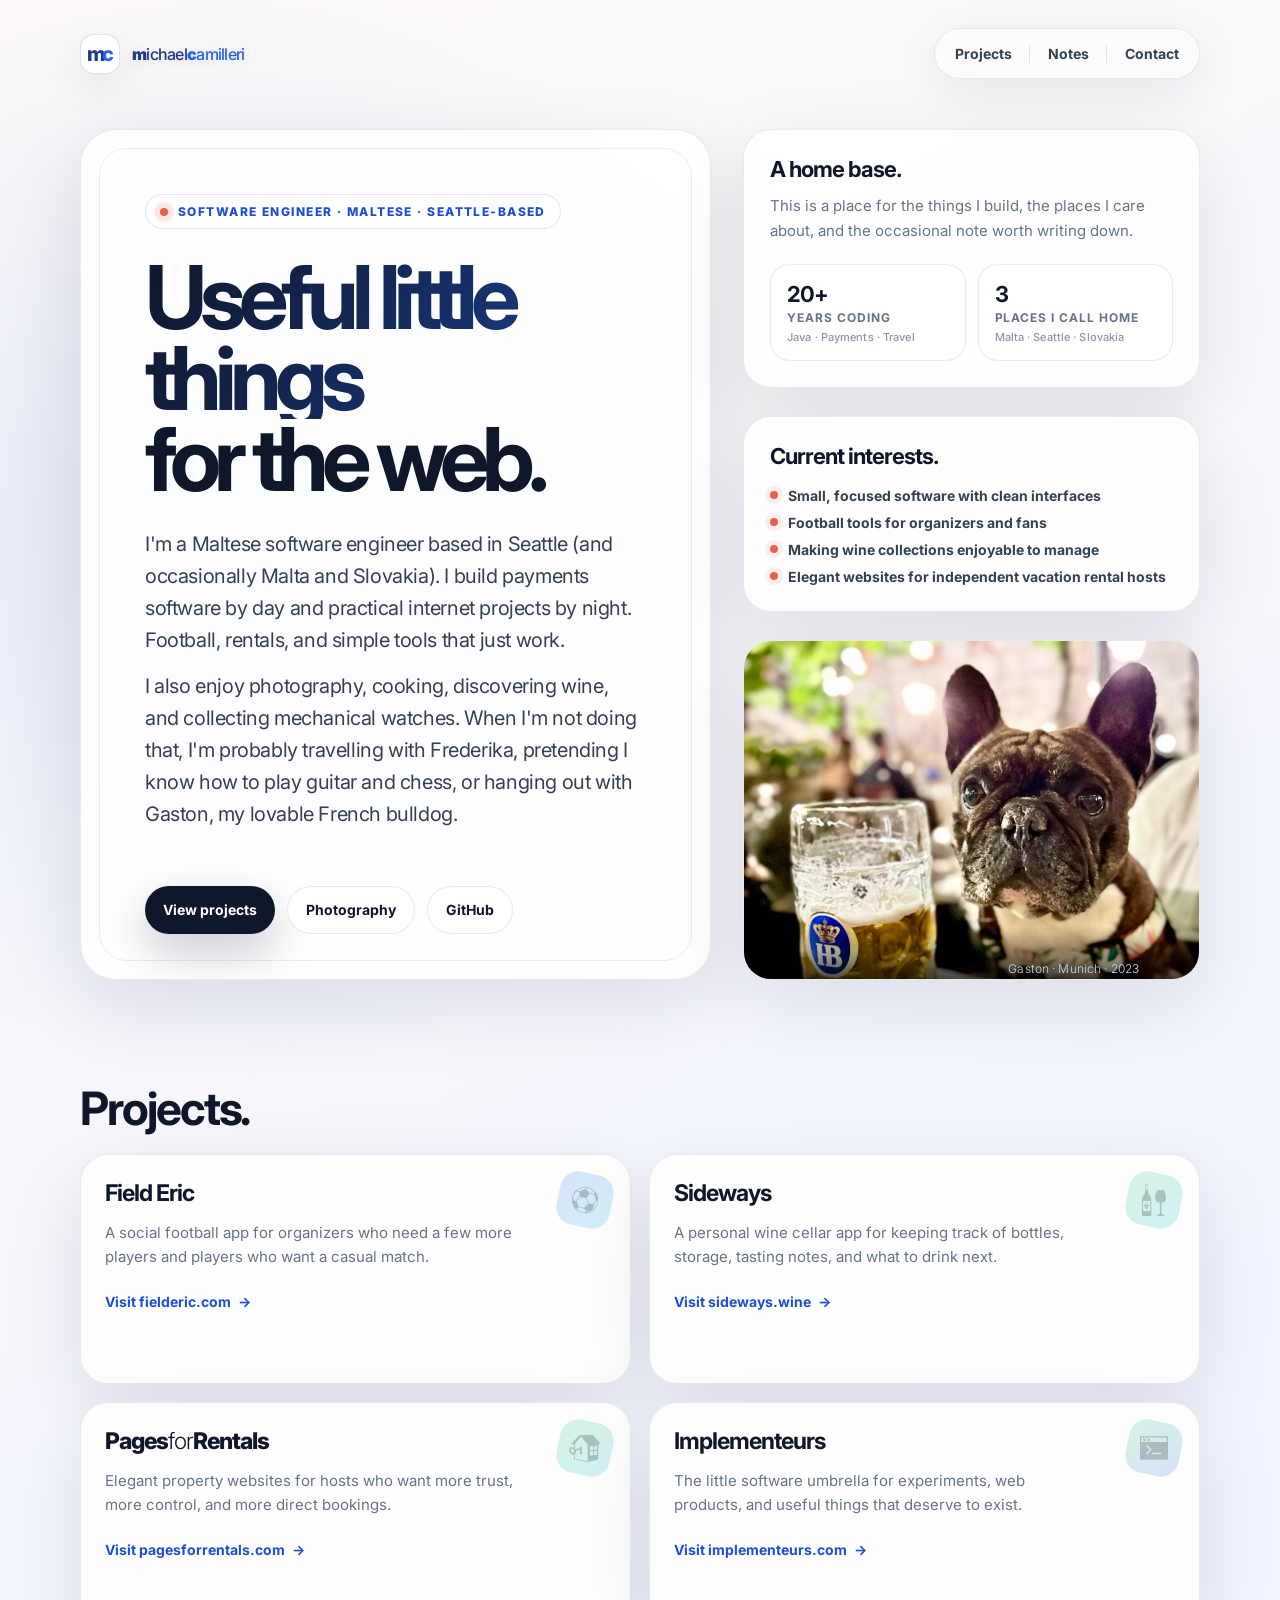
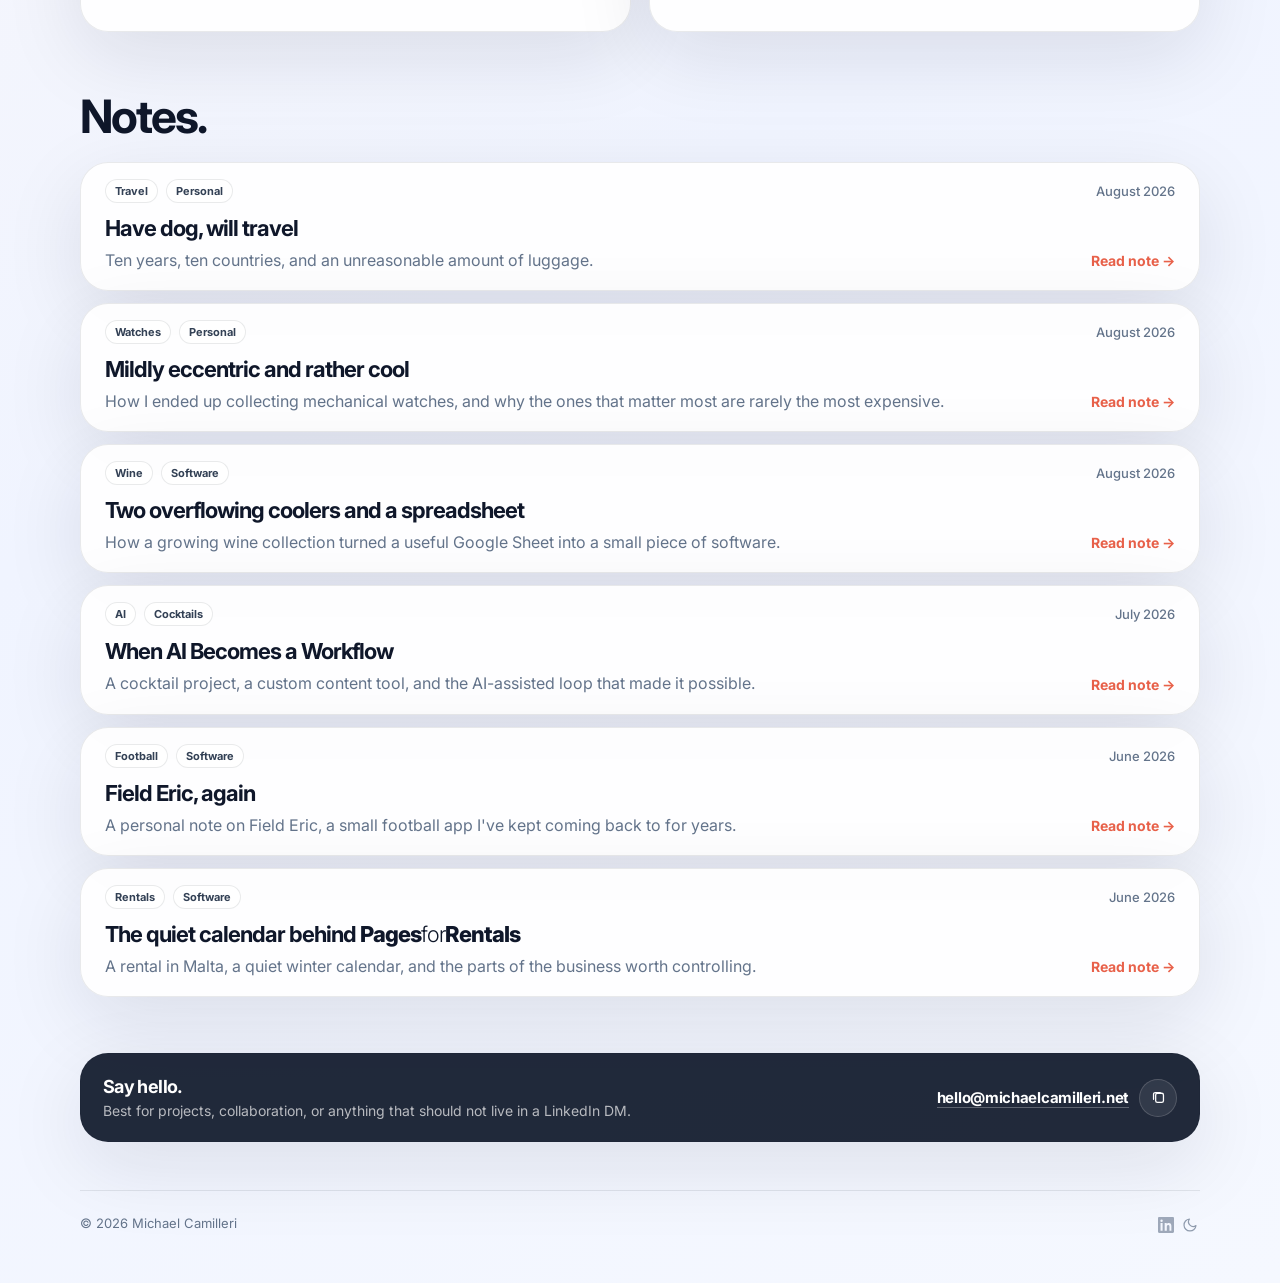
==== index.html @ 9e49bdb6 "Add Software tags to Field Eric and PagesforRentals notes" ====
<!doctype html>
<html lang="en">
<head>
  <meta charset="utf-8" />
  <meta name="viewport" content="width=device-width, initial-scale=1" />
  <title>Michael Camilleri</title>
  <meta name="description" content="Michael Camilleri is a Maltese software engineer based in Seattle, building useful little things for the web." />
  <meta name="theme-color" content="#f8fafc" media="(prefers-color-scheme: light)" />
  <meta name="theme-color" content="#0c0f1a" media="(prefers-color-scheme: dark)" />
  <script>const t=localStorage.getItem('theme');const sys=window.matchMedia('(prefers-color-scheme:dark)').matches;if(t==='dark'||(t===null&&sys))document.documentElement.setAttribute('data-theme','dark');</script>
  <link rel="icon" href="/favicon.svg" type="image/svg+xml" />
  <meta property="og:title" content="Michael Camilleri · Maltese Software Engineer in Seattle" />
  <meta property="og:description" content="Maltese software engineer based in Seattle. Payments software by day, practical internet projects by night. Football, rentals, and simple tools that just work." />
  <meta property="og:type" content="website" />
  <meta property="og:url" content="https://michaelcamilleri.net/" />
  <meta property="og:image" content="https://michaelcamilleri.net/images/og.png" />
  <meta property="og:image:width" content="1200" />
  <meta property="og:image:height" content="630" />
  <link rel="preconnect" href="https://fonts.googleapis.com" />
  <link rel="preconnect" href="https://fonts.gstatic.com" crossorigin />
  <link href="https://fonts.googleapis.com/css2?family=Inter:wght@400;500;600;700;800;900&display=swap" rel="stylesheet" />
  <link rel="stylesheet" href="/style.css" />
  <style>
    .projects {
      grid-template-columns: repeat(2, minmax(0, 1fr));
    }

    .project-card p {
      max-width: calc(100% - 88px);
    }

    .project-card:nth-child(2)::before,
    .project-card:nth-child(2)::after {
      content: none;
      display: none;
    }

    .project-card:nth-child(3)::before {
      background: linear-gradient(135deg, var(--green), var(--cyan));
    }

    .project-card:nth-child(3)::after {
      background-size: 36px 36px;
      background-image: url('/images/icon-house.svg');
    }

    .project-card:nth-child(4)::before {
      background: linear-gradient(135deg, var(--green), var(--blue));
    }

    .project-card:nth-child(4)::after {
      background-size: 28px 28px;
      background-image: url('/images/icon-terminal.svg');
    }

    .notes-list {
      grid-template-columns: 1fr;
      gap: 12px;
    }

    a.note-card {
      min-height: 0;
      padding: 16px 24px;
      display: grid;
      grid-template-columns: minmax(0, 1fr) auto;
      grid-template-areas:
        "meta meta"
        "title title"
        "description read";
      column-gap: 28px;
      row-gap: 0;
      align-items: center;
    }

    .note-card-top {
      grid-area: meta;
      margin: 0 0 12px;
    }

    .note-card h3 {
      grid-area: title;
      margin: 0 0 6px;
      font-size: 22px;
    }

    .note-card p {
      grid-area: description;
      max-width: none;
      margin: 0;
    }

    .note-read {
      grid-area: read;
      align-self: center;
      margin: 0;
      white-space: nowrap;
    }

    .note-card .tag {
      padding: 5px 9px;
      font-size: 11px;
      line-height: 1.1;
    }

    @media (max-width: 880px) {
      .projects {
        grid-template-columns: 1fr;
      }
    }

    @media (max-width: 640px) {
      a.note-card {
        display: block;
        padding: 18px 20px;
      }

      .note-card-top {
        margin-bottom: 14px;
      }

      .note-card h3 {
        margin: 0;
      }

      .note-card p {
        margin-top: 10px;
      }

      .note-read {
        display: inline-flex;
        margin-top: 14px;
      }
    }
  </style>
</head>
<body>
  <main class="page">

    <header class="nav" aria-label="Primary navigation">
      <a class="brand" href="/" aria-label="Michael Camilleri home">
        <span class="mark" aria-hidden="true">
          <span class="mark-letter dark">m</span><span class="mark-letter light">c</span>
        </span>
        <span class="brand-name">
          <span class="brand-word dark"><strong>m</strong>ichael</span><span class="brand-word light"><strong>c</strong>amilleri</span>
        </span>
      </a>
      <nav class="nav-links" aria-label="Page sections">
        <a href="#projects">Projects</a>
        <a href="#notes">Notes</a>
        <a href="#contact">Contact</a>
      </nav>
    </header>

    <div class="hero">
      <section class="hero-card" aria-labelledby="hero-title">
        <div class="eyebrow"><span class="dot"></span> Software engineer · Maltese · Seattle-based</div>
        <h1 id="hero-title"><span class="gradient-text">Useful little things</span> for the web.</h1>
        <p class="intro">I'm a Maltese software engineer based in Seattle (and occasionally Malta and Slovakia). I build payments software by day and practical internet projects by night. Football, rentals, and simple tools that just work.</p>
        <p class="intro">I also enjoy photography, cooking, discovering wine, and collecting mechanical watches. When I'm not doing that, I'm probably travelling with Frederika, pretending I know how to play guitar and chess, or hanging out with Gaston, my lovable French bulldog.</p>
        <div class="hero-actions">
          <a class="button primary" href="#projects">View projects</a>
          <a class="button secondary" href="https://mcam.pics" target="_blank" rel="noopener noreferrer">Photography</a>
          <a class="button secondary" href="https://github.com/michaelcamilleri" target="_blank" rel="noopener noreferrer">GitHub</a>
        </div>
      </section>

      <aside class="side-stack" aria-label="About Michael Camilleri">
        <section class="side-card">
          <h2>A home base.</h2>
          <p>This is a place for the things I build, the places I care about, and the occasional note worth writing down.</p>
          <div class="stats" aria-label="Highlights">
            <div class="stat">
              <strong>20+</strong>
              <span>years coding</span>
              <span class="stat-sub">Java · Payments · Travel</span>
            </div>
            <div class="stat">
              <strong>3</strong>
              <span>places I call home</span>
              <span class="stat-sub">Malta · Seattle · Slovakia</span>
            </div>
          </div>
        </section>

        <section class="side-card">
          <h2>Current interests.</h2>
          <ul class="signal-list">
            <li>Small, focused software with clean interfaces</li>
            <li>Football tools for organizers and fans</li>
            <li>Making wine collections enjoyable to manage</li>
            <li>Elegant websites for independent vacation rental hosts</li>
          </ul>
        </section>

        <section class="side-card photo-card" aria-label="Gaston at a beer garden in Munich">
          <img src="images/gaston.jpg" alt="Gaston the French bulldog sitting next to a Hofbräuhaus beer stein at a Munich beer garden" />
          <p class="photo-caption">Gaston · Munich · 2023</p>
        </section>
      </aside>
    </div>

    <section id="projects" class="reveal delay-1" aria-labelledby="projects-title">
      <div class="section-title">
        <h2 id="projects-title">Projects.</h2>
      </div>
      <div class="projects">
        <a class="project-card reveal-item" style="--reveal-delay: 60ms" href="https://fielderic.com/" target="_blank" rel="noopener noreferrer">
          <h3>Field Eric</h3>
          <p>A social football app for organizers who need a few more players and players who want a casual match.</p>
          <span>Visit fielderic.com</span>
        </a>
        <a class="project-card reveal-item" style="--reveal-delay: 120ms" href="https://sideways.wine/" target="_blank" rel="noopener noreferrer">
          <h3>Sideways</h3>
          <p>A personal wine cellar app for keeping track of bottles, storage, tasting notes, and what to drink next.</p>
          <span>Visit sideways.wine</span>
        </a>
        <a class="project-card reveal-item" style="--reveal-delay: 180ms" href="https://pagesforrentals.com/" target="_blank" rel="noopener noreferrer">
          <h3><span style="font-weight:800">Pages</span><span style="font-weight:300">for</span><span style="font-weight:800">Rentals</span></h3>
          <p>Elegant property websites for hosts who want more trust, more control, and more direct bookings.</p>
          <span>Visit pagesforrentals.com</span>
        </a>
        <a class="project-card reveal-item" style="--reveal-delay: 240ms" href="https://implementeurs.com/" target="_blank" rel="noopener noreferrer">
          <h3>Implementeurs</h3>
          <p>The little software umbrella for experiments, web products, and useful things that deserve to exist.</p>
          <span>Visit implementeurs.com</span>
        </a>
      </div>
    </section>

    <section id="notes" class="reveal delay-2" aria-labelledby="notes-title">
      <div class="section-title">
        <h2 id="notes-title">Notes.</h2>
      </div>
      <div class="notes-list">
        <a href="notes/have-dog-will-travel/" class="note-card reveal-item" style="--reveal-delay: 60ms">
          <div class="note-card-top">
            <span style="display:flex;gap:8px;flex-wrap:wrap;">
              <span class="tag">Travel</span>
              <span class="tag">Personal</span>
            </span>
            <span class="note-date">August 2026</span>
          </div>
          <h3>Have dog, will travel</h3>
          <p>Ten years, ten countries, and an unreasonable amount of luggage.</p>
          <span class="note-read">Read note →</span>
        </a>
        <a href="notes/mildly-eccentric-and-rather-cool/" class="note-card reveal-item" style="--reveal-delay: 120ms">
          <div class="note-card-top">
            <span style="display:flex;gap:8px;flex-wrap:wrap;">
              <span class="tag">Watches</span>
              <span class="tag">Personal</span>
            </span>
            <span class="note-date">August 2026</span>
          </div>
          <h3>Mildly eccentric and rather cool</h3>
          <p>How I ended up collecting mechanical watches, and why the ones that matter most are rarely the most expensive.</p>
          <span class="note-read">Read note →</span>
        </a>
        <a href="notes/two-overflowing-coolers-and-a-spreadsheet/" class="note-card reveal-item" style="--reveal-delay: 180ms">
          <div class="note-card-top">
            <span style="display:flex;gap:8px;flex-wrap:wrap;">
              <span class="tag">Wine</span>
              <span class="tag">Software</span>
            </span>
            <span class="note-date">August 2026</span>
          </div>
          <h3>Two overflowing coolers and a spreadsheet</h3>
          <p>How a growing wine collection turned a useful Google Sheet into a small piece of software.</p>
          <span class="note-read">Read note →</span>
        </a>
        <a href="notes/when-ai-becomes-a-workflow/" class="note-card reveal-item" style="--reveal-delay: 240ms">
          <div class="note-card-top">
            <span style="display:flex;gap:8px;flex-wrap:wrap;">
              <span class="tag">AI</span>
              <span class="tag">Cocktails</span>
            </span>
            <span class="note-date">July 2026</span>
          </div>
          <h3>When AI Becomes a Workflow</h3>
          <p>A cocktail project, a custom content tool, and the AI-assisted loop that made it possible.</p>
          <span class="note-read">Read note →</span>
        </a>
        <a href="notes/field-eric-again/" class="note-card reveal-item" style="--reveal-delay: 300ms">
          <div class="note-card-top">
            <span style="display:flex;gap:8px;flex-wrap:wrap;">
              <span class="tag">Football</span>
              <span class="tag">Software</span>
            </span>
            <span class="note-date">June 2026</span>
          </div>
          <h3>Field Eric, again</h3>
          <p>A personal note on Field Eric, a small football app I've kept coming back to for years.</p>
          <span class="note-read">Read note →</span>
        </a>
        <a href="notes/pagesforrentals/" class="note-card reveal-item" style="--reveal-delay: 360ms">
          <div class="note-card-top">
            <span style="display:flex;gap:8px;flex-wrap:wrap;">
              <span class="tag">Rentals</span>
              <span class="tag">Software</span>
            </span>
            <span class="note-date">June 2026</span>
          </div>
          <h3>The quiet calendar behind <span style="font-weight:800">Pages</span><span style="font-weight:300">for</span><span style="font-weight:800">Rentals</span></h3>
          <p>A rental in Malta, a quiet winter calendar, and the parts of the business worth controlling.</p>
          <span class="note-read">Read note →</span>
        </a>
      </div>
    </section>

    <section id="contact" class="contact reveal delay-3" aria-label="Contact">
      <div>
        <strong>Say hello.</strong>
        <span>Best for projects, collaboration, or anything that should not live in a LinkedIn DM.</span>
      </div>
      <div class="contact-email-row">
        <a class="contact-email" href="mailto:hello@michaelcamilleri.net">hello@michaelcamilleri.net</a>
        <button class="copy-email" type="button" data-copy="hello@michaelcamilleri.net" aria-label="Copy email address">
          <svg viewBox="0 0 24 24" fill="none" aria-hidden="true">
            <path d="M8 8.5A2.5 2.5 0 0 1 10.5 6h6A2.5 2.5 0 0 1 19 8.5v8A2.5 2.5 0 0 1 16.5 19h-6A2.5 2.5 0 0 1 8 16.5v-8Z" stroke="currentColor" stroke-width="1.8"/>
            <path d="M5 14.5v-7A2.5 2.5 0 0 1 7.5 5h7" stroke="currentColor" stroke-width="1.8" stroke-linecap="round"/>
          </svg>
        </button>
      </div>
    </section>

    <footer class="footer">
      <span>© 2026 Michael Camilleri</span>
      <span class="footer-right">
        <a href="https://www.linkedin.com/in/mcamilleri" target="_blank" rel="noopener noreferrer" aria-label="LinkedIn" class="footer-linkedin">
          <svg viewBox="0 0 24 24" width="16" height="16" fill="currentColor" aria-hidden="true">
            <path d="M20.447 20.452H17.21v-5.569c0-1.328-.027-3.037-1.852-3.037-1.853 0-2.136 1.445-2.136 2.939v5.667H9.984V9h3.105v1.561h.044c.432-.82 1.49-1.684 3.066-1.684 3.279 0 3.884 2.158 3.884 4.966v6.609zM5.337 7.433a1.8 1.8 0 1 1 0-3.6 1.8 1.8 0 0 1 0 3.6zm1.554 13.019H3.782V9h3.109v11.452zM22.225 0H1.771C.792 0 0 .774 0 1.729v20.542C0 23.227.792 24 1.771 24h20.451C23.2 24 24 23.227 24 22.271V1.729C24 .774 23.2 0 22.222 0h.003z"/>
          </svg>
        </a>
        <button type="button" class="theme-toggle" id="themeToggle" aria-label="Switch to dark mode">
          <svg class="icon-moon" viewBox="0 0 24 24" width="16" height="16" fill="none" stroke="currentColor" stroke-width="1.8" stroke-linecap="round" stroke-linejoin="round" aria-hidden="true">
            <path d="M21 12.79A9 9 0 1 1 11.21 3 7 7 0 0 0 21 12.79z"/>
          </svg>
          <svg class="icon-sun" viewBox="0 0 24 24" width="16" height="16" fill="none" stroke="currentColor" stroke-width="1.8" stroke-linecap="round" stroke-linejoin="round" aria-hidden="true">
            <circle cx="12" cy="12" r="4"/>
            <path d="M12 2v2M12 20v2M4.93 4.93l1.41 1.41M17.66 17.66l1.41 1.41M2 12h2M20 12h2M4.93 19.07l1.41-1.41M17.66 6.34l1.41-1.41"/>
          </svg>
        </button>
      </span>
    </footer>
  </main>
  <script>
    const prefersReducedMotion = window.matchMedia('(prefers-reduced-motion: reduce)').matches;
    const revealElements = document.querySelectorAll('.reveal');
    if (prefersReducedMotion || !('IntersectionObserver' in window)) {
      revealElements.forEach((element) => element.classList.add('is-visible'));
    } else {
      const revealObserver = new IntersectionObserver((entries, observer) => {
        entries.forEach((entry) => {
          if (entry.isIntersecting) {
            entry.target.classList.add('is-visible');
            revealObserver.unobserve(entry.target);
          }
        });
      }, { threshold: 0.16 });
      revealElements.forEach((element) => revealObserver.observe(element));
    }

    const themeToggle = document.getElementById('themeToggle');
    if (themeToggle) {
      const html = document.documentElement;
      const updateLabel = () => {
        const isDark = html.getAttribute('data-theme') === 'dark';
        themeToggle.setAttribute('aria-label', isDark ? 'Switch to light mode' : 'Switch to dark mode');
      };
      updateLabel();
      themeToggle.addEventListener('click', () => {
        const isDark = html.getAttribute('data-theme') === 'dark';
        if (isDark) { html.removeAttribute('data-theme'); localStorage.setItem('theme', 'light'); }
        else { html.setAttribute('data-theme', 'dark'); localStorage.setItem('theme', 'dark'); }
        updateLabel();
      });
    }

    document.querySelectorAll('[data-copy]').forEach((button) => {
      button.addEventListener('click', async () => {
        const value = button.dataset.copy;
        try {
          await navigator.clipboard.writeText(value);
          button.classList.add('copied');
          button.setAttribute('aria-label', 'Email address copied');
          window.setTimeout(() => {
            button.classList.remove('copied');
            button.setAttribute('aria-label', 'Copy email address');
          }, 1600);
        } catch (error) {
          window.prompt('Copy email address', value);
        }
      });
    });
  </script>
</body>
</html>
---- style.css ----
@import url('/style-original.css');

/* Sideways project icon override */
.project-card:nth-child(2)::before {
  content: "" !important;
  display: block !important;
}

.project-card:nth-child(2)::after {
  content: "" !important;
  display: block !important;
  background-size: 32px 32px !important;
  background-image: url('/images/icon-wine.svg') !important;
}

/* Keep the two hero columns aligned without stretching the right-hand stack. */
@media (min-width: 881px) {
  .hero-card {
    padding-bottom: 44px;
  }
}

/* Invert the closing contact card so it stands apart in both themes. */
[data-theme="dark"] .contact {
  background: rgba(248, 250, 252, .96);
  color: #0f172a;
  border-color: rgba(15, 23, 42, .12);
  box-shadow: 0 24px 80px rgba(0, 0, 0, .28);
}

[data-theme="dark"] .contact span {
  color: rgba(15, 23, 42, .68);
}

[data-theme="dark"] .contact-email {
  color: #0f172a;
  border-color: rgba(15, 23, 42, .28);
}

[data-theme="dark"] .contact-email:hover {
  color: #0f172a;
  border-color: rgba(15, 23, 42, .7);
}

[data-theme="dark"] .copy-email {
  color: #0f172a;
  background: rgba(15, 23, 42, .04);
  border-color: rgba(15, 23, 42, .16);
}

[data-theme="dark"] .copy-email:hover {
  background: rgba(15, 23, 42, .1);
  border-color: rgba(15, 23, 42, .28);
}
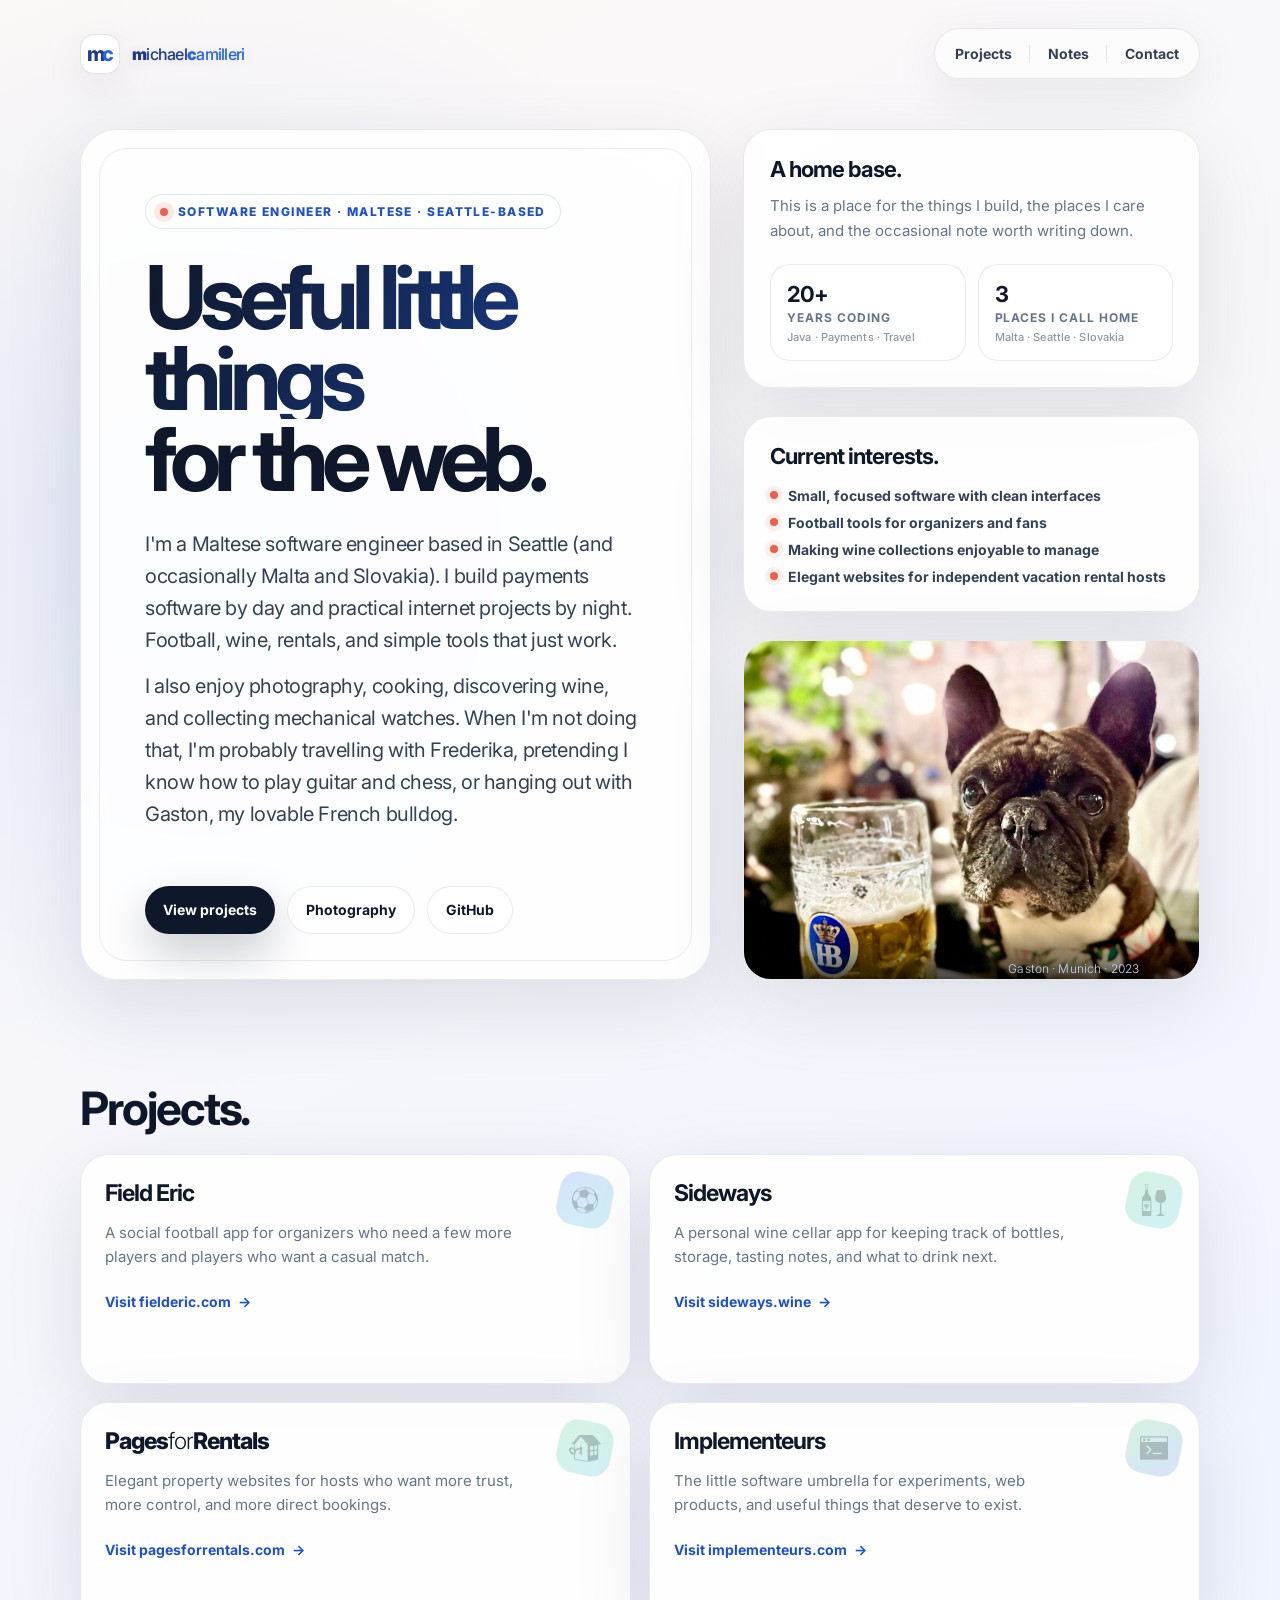
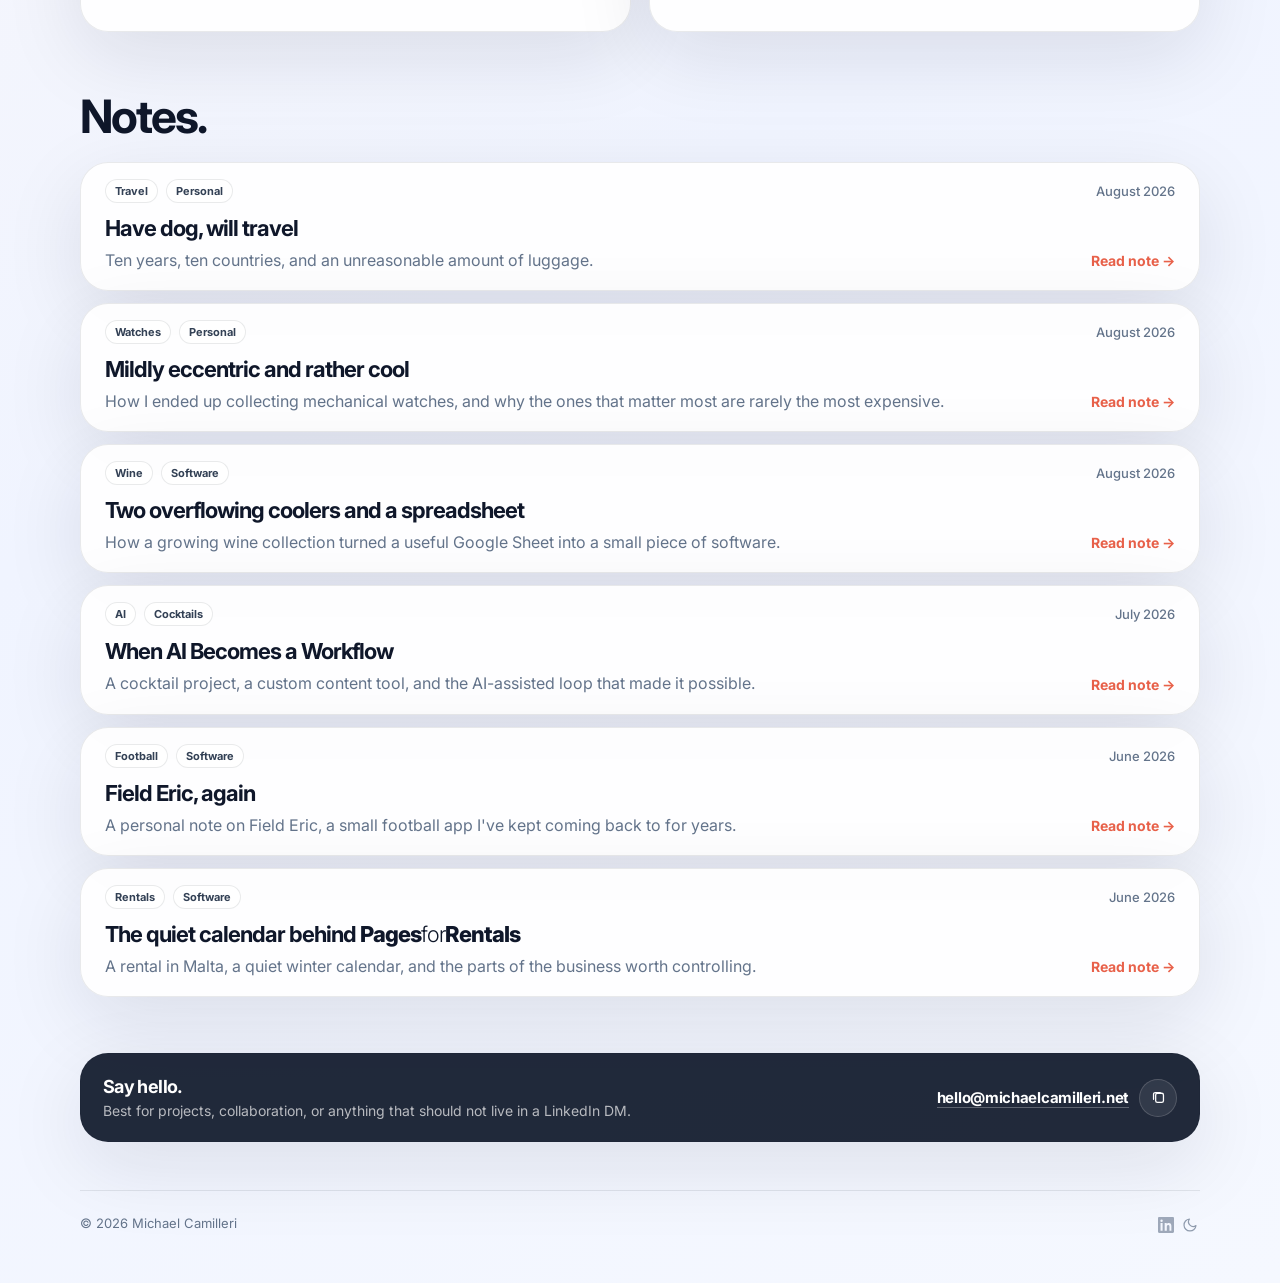
==== commit ff6dce55: "Add wine to homepage intro" ====
--- a/index.html
+++ b/index.html
@@ -10,7 +10,7 @@
   <script>const t=localStorage.getItem('theme');const sys=window.matchMedia('(prefers-color-scheme:dark)').matches;if(t==='dark'||(t===null&&sys))document.documentElement.setAttribute('data-theme','dark');</script>
   <link rel="icon" href="/favicon.svg" type="image/svg+xml" />
   <meta property="og:title" content="Michael Camilleri · Maltese Software Engineer in Seattle" />
-  <meta property="og:description" content="Maltese software engineer based in Seattle. Payments software by day, practical internet projects by night. Football, rentals, and simple tools that just work." />
+  <meta property="og:description" content="Maltese software engineer based in Seattle. Payments software by day, practical internet projects by night. Football, wine, rentals, and simple tools that just work." />
   <meta property="og:type" content="website" />
   <meta property="og:url" content="https://michaelcamilleri.net/" />
   <meta property="og:image" content="https://michaelcamilleri.net/images/og.png" />
@@ -156,7 +156,7 @@
       <section class="hero-card" aria-labelledby="hero-title">
         <div class="eyebrow"><span class="dot"></span> Software engineer · Maltese · Seattle-based</div>
         <h1 id="hero-title"><span class="gradient-text">Useful little things</span> for the web.</h1>
-        <p class="intro">I'm a Maltese software engineer based in Seattle (and occasionally Malta and Slovakia). I build payments software by day and practical internet projects by night. Football, rentals, and simple tools that just work.</p>
+        <p class="intro">I'm a Maltese software engineer based in Seattle (and occasionally Malta and Slovakia). I build payments software by day and practical internet projects by night. Football, wine, rentals, and simple tools that just work.</p>
         <p class="intro">I also enjoy photography, cooking, discovering wine, and collecting mechanical watches. When I'm not doing that, I'm probably travelling with Frederika, pretending I know how to play guitar and chess, or hanging out with Gaston, my lovable French bulldog.</p>
         <div class="hero-actions">
           <a class="button primary" href="#projects">View projects</a>
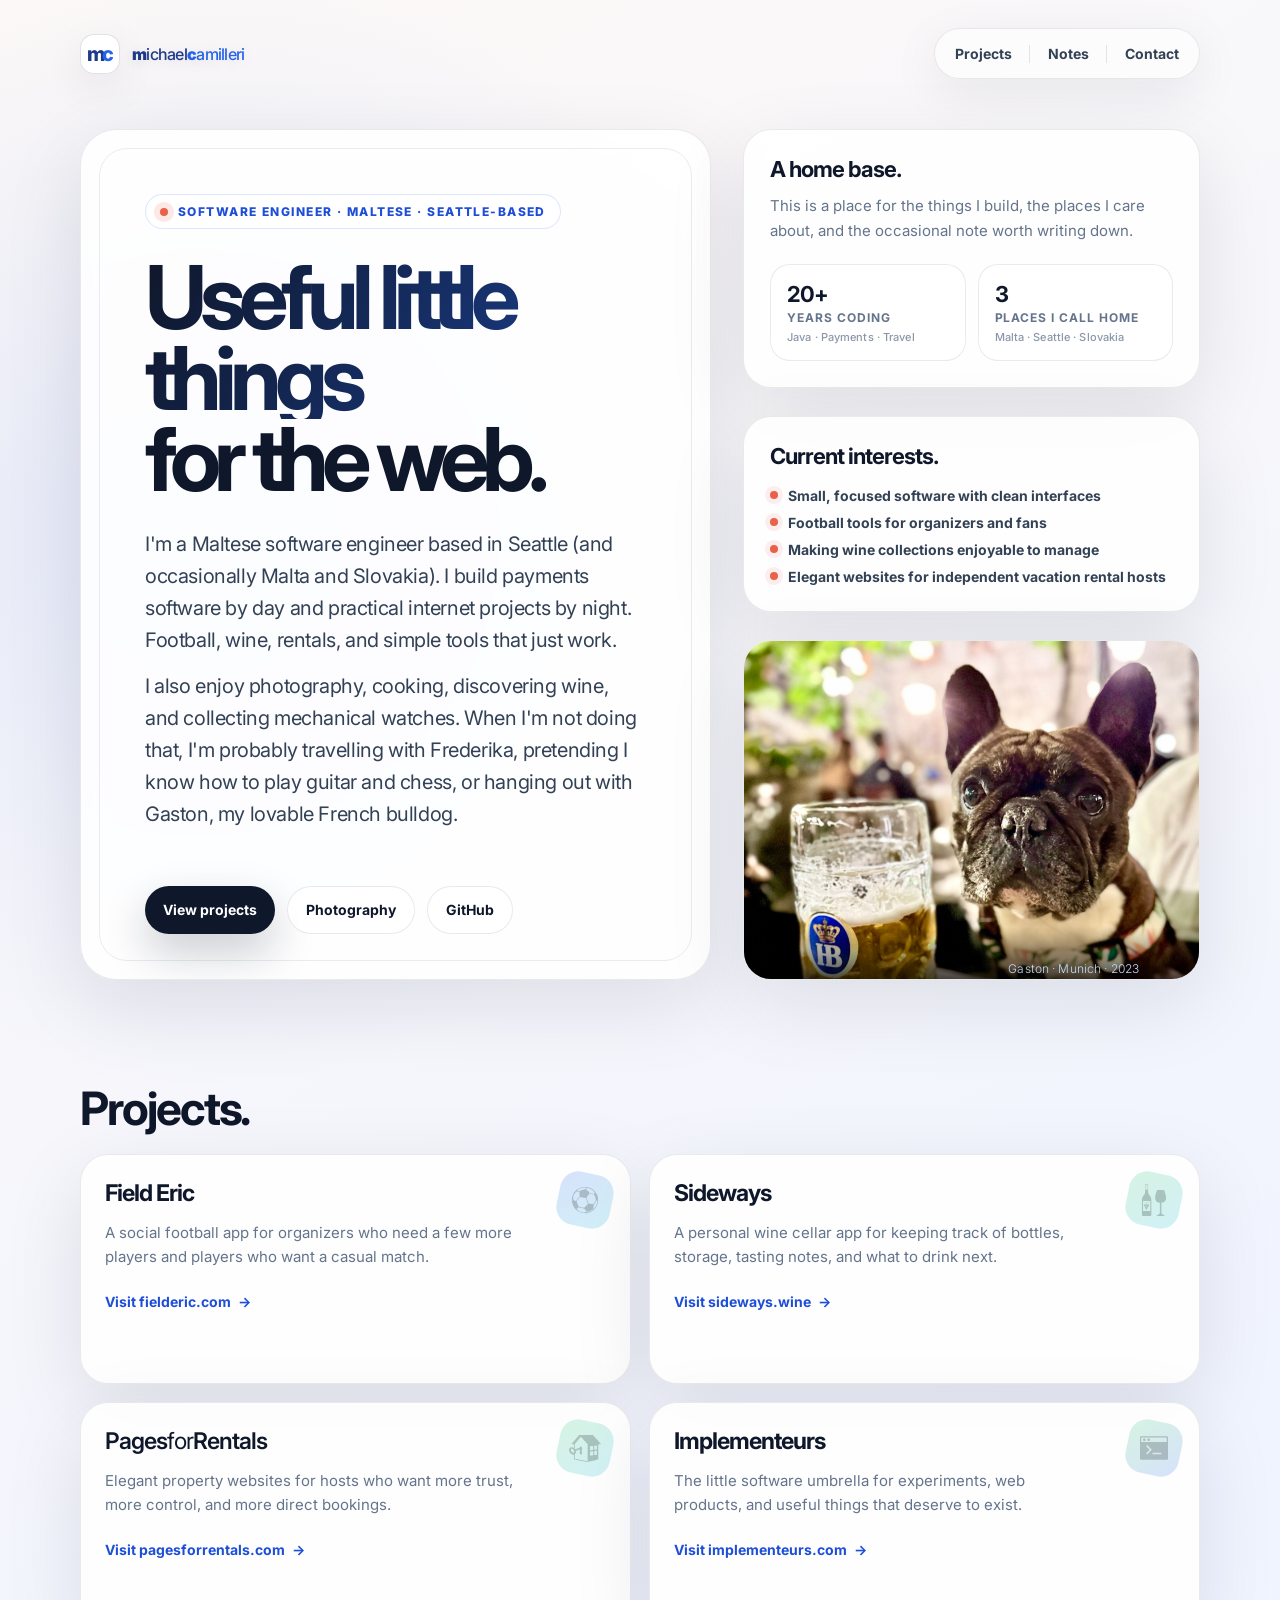
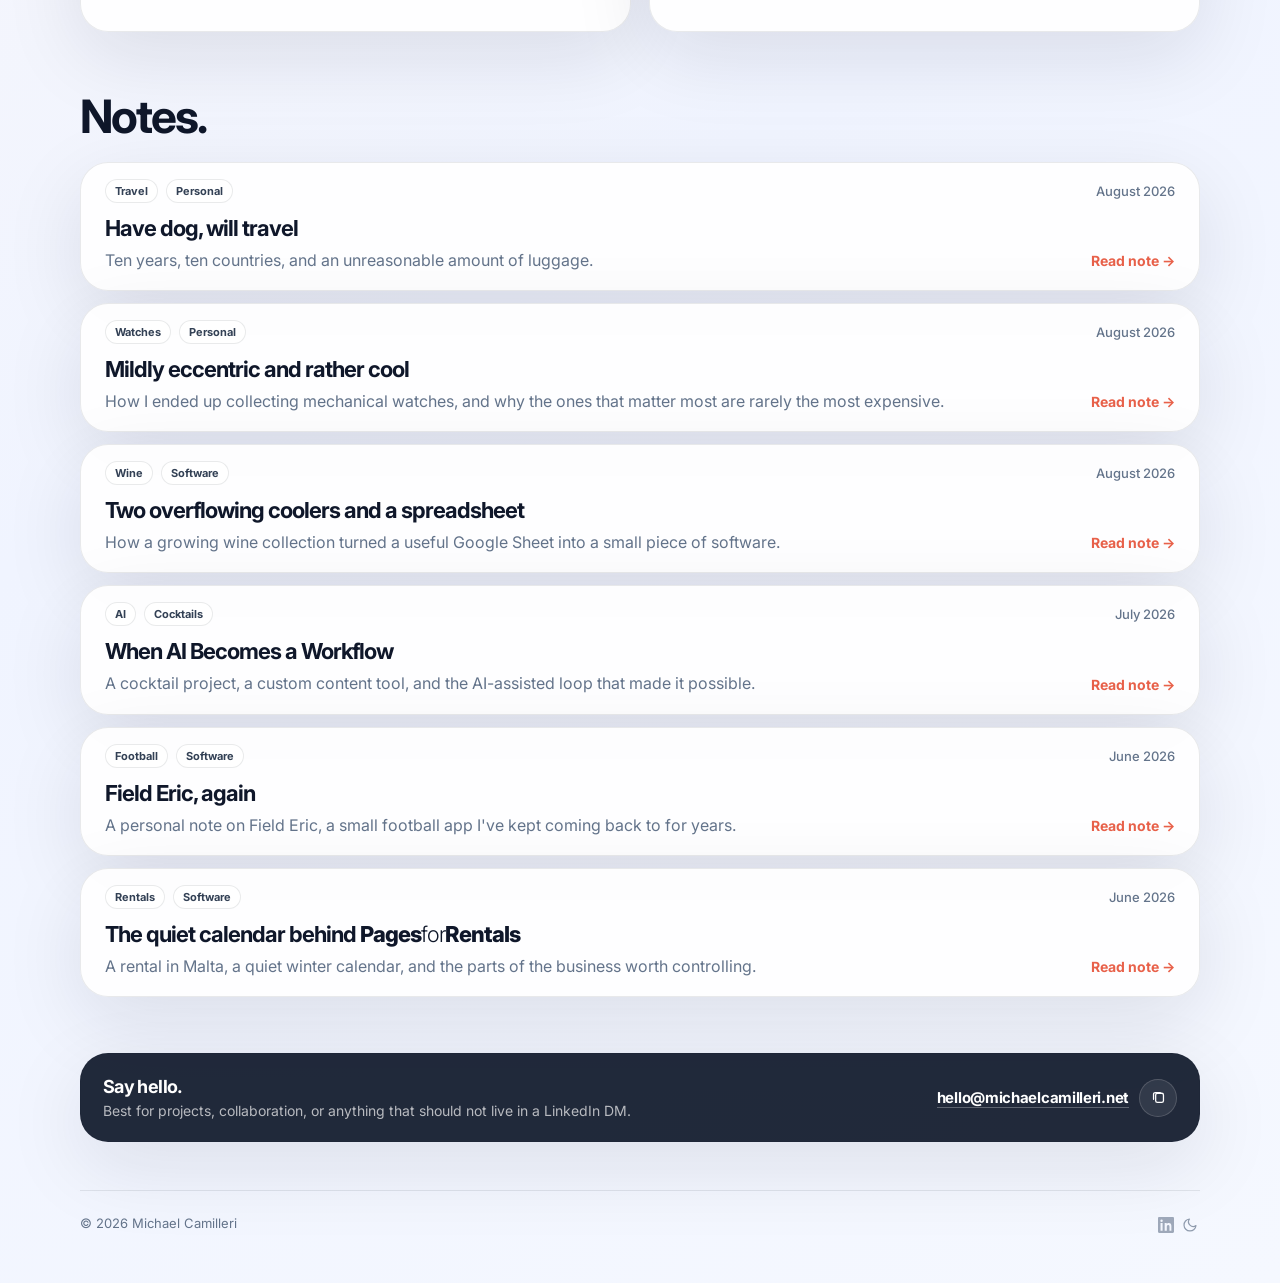
==== commit 21398742: "Soften PagesforRentals project styling" ====
--- a/index.html
+++ b/index.html
@@ -216,7 +216,7 @@
           <span>Visit sideways.wine</span>
         </a>
         <a class="project-card reveal-item" style="--reveal-delay: 180ms" href="https://pagesforrentals.com/" target="_blank" rel="noopener noreferrer">
-          <h3><span style="font-weight:800">Pages</span><span style="font-weight:300">for</span><span style="font-weight:800">Rentals</span></h3>
+          <h3><span style="font-weight:600">Pages</span><span style="font-weight:400">for</span><span style="font-weight:600">Rentals</span></h3>
           <p>Elegant property websites for hosts who want more trust, more control, and more direct bookings.</p>
           <span>Visit pagesforrentals.com</span>
         </a>
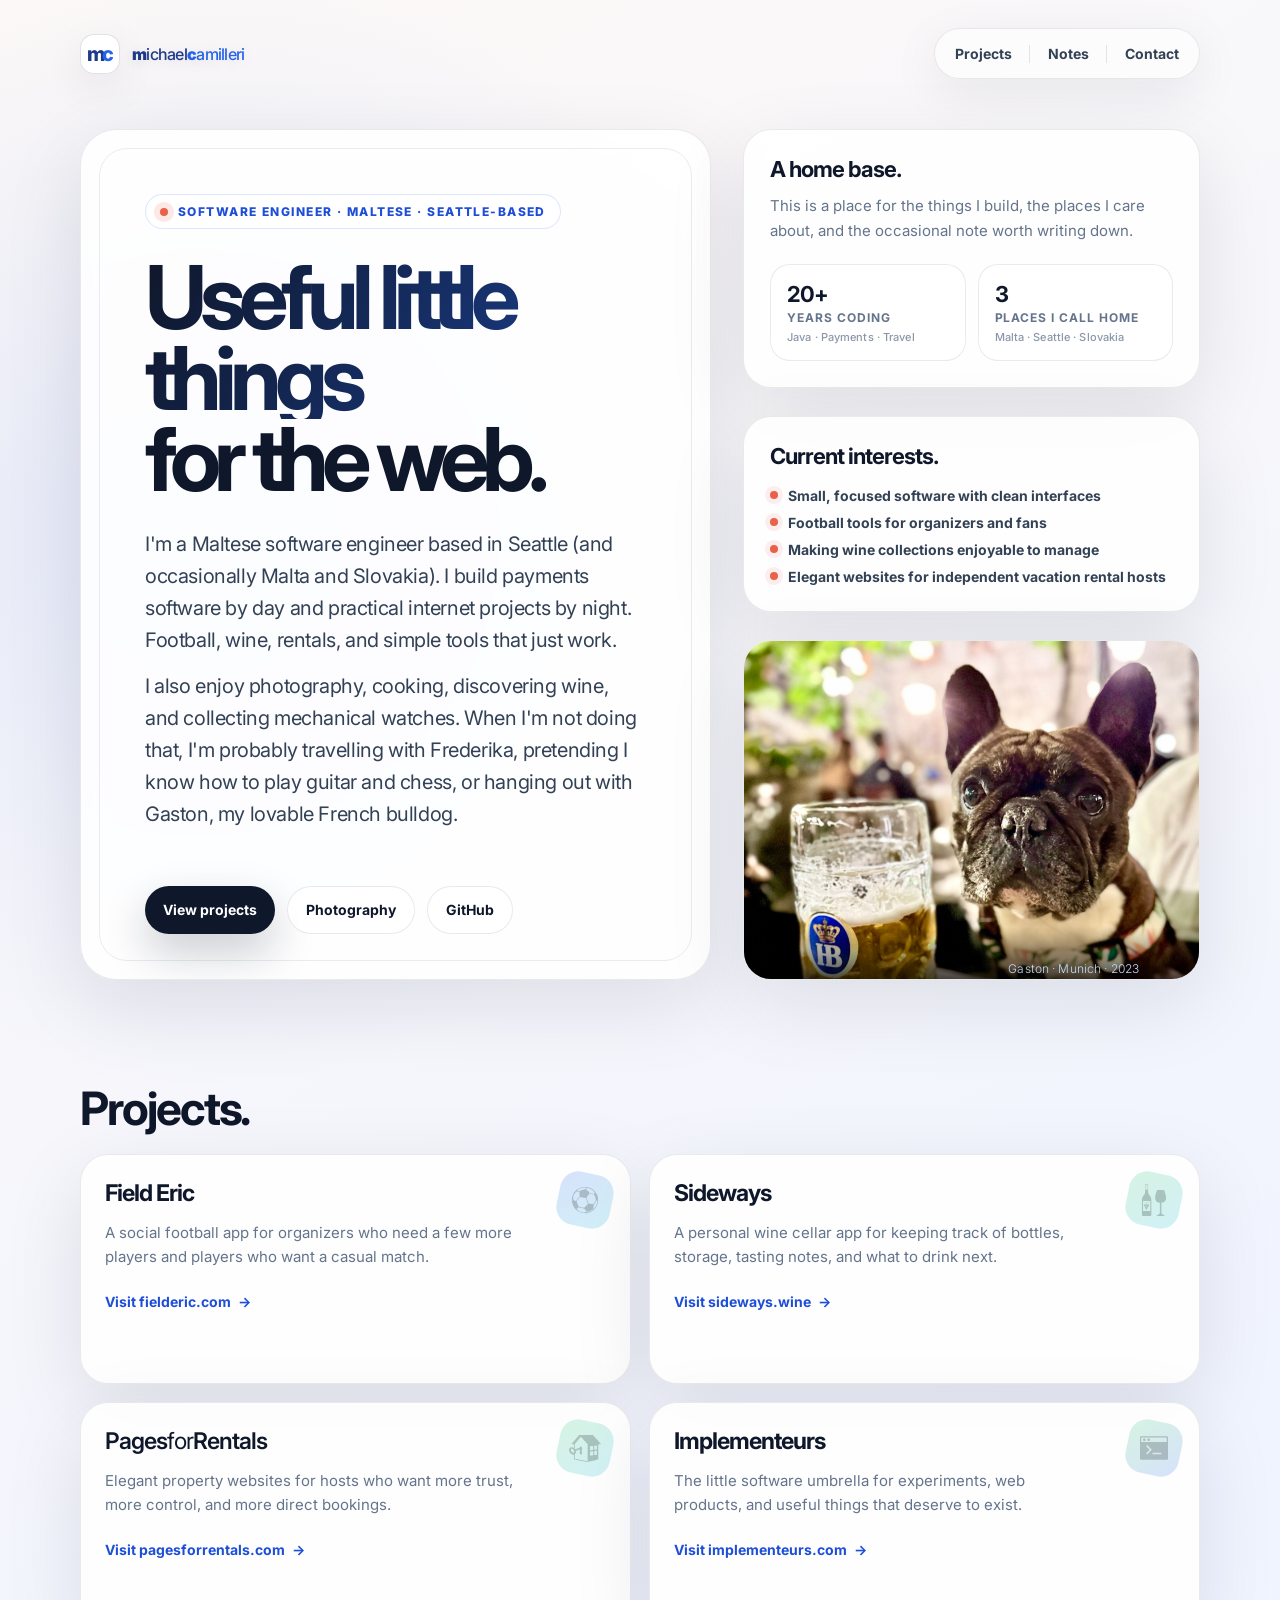
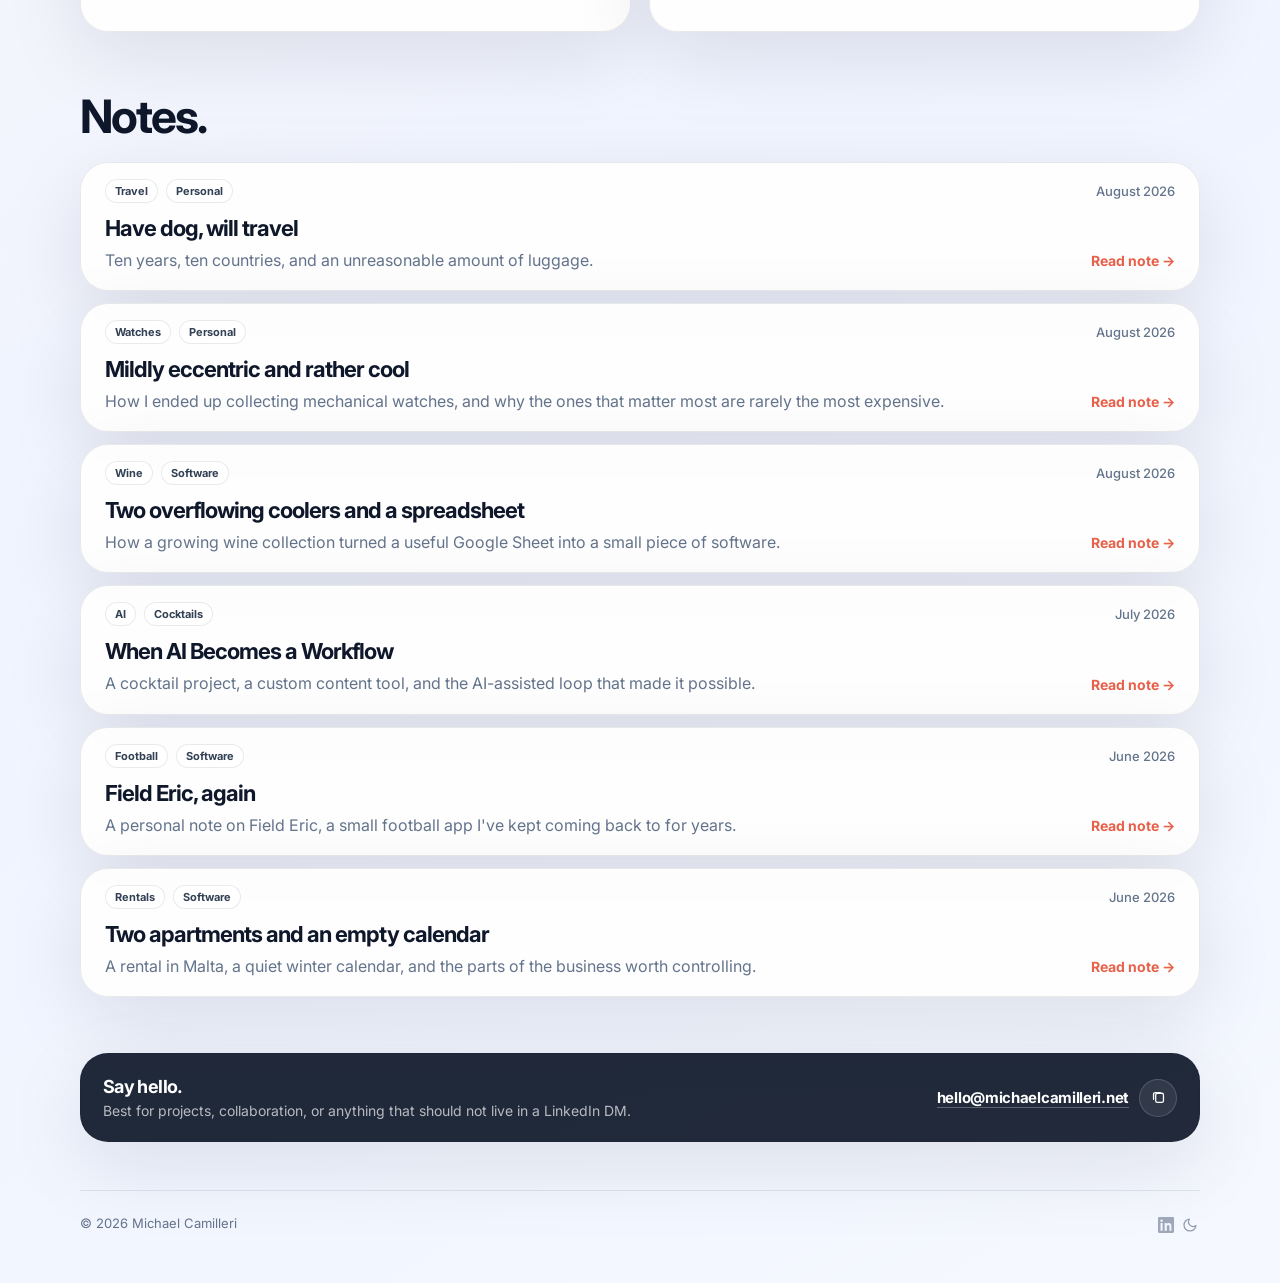
==== commit 16819a80: "Update PagesforRentals note title" ====
--- a/index.html
+++ b/index.html
@@ -301,7 +301,7 @@
             </span>
             <span class="note-date">June 2026</span>
           </div>
-          <h3>The quiet calendar behind <span style="font-weight:800">Pages</span><span style="font-weight:300">for</span><span style="font-weight:800">Rentals</span></h3>
+          <h3>Two apartments and an empty calendar</h3>
           <p>A rental in Malta, a quiet winter calendar, and the parts of the business worth controlling.</p>
           <span class="note-read">Read note →</span>
         </a>
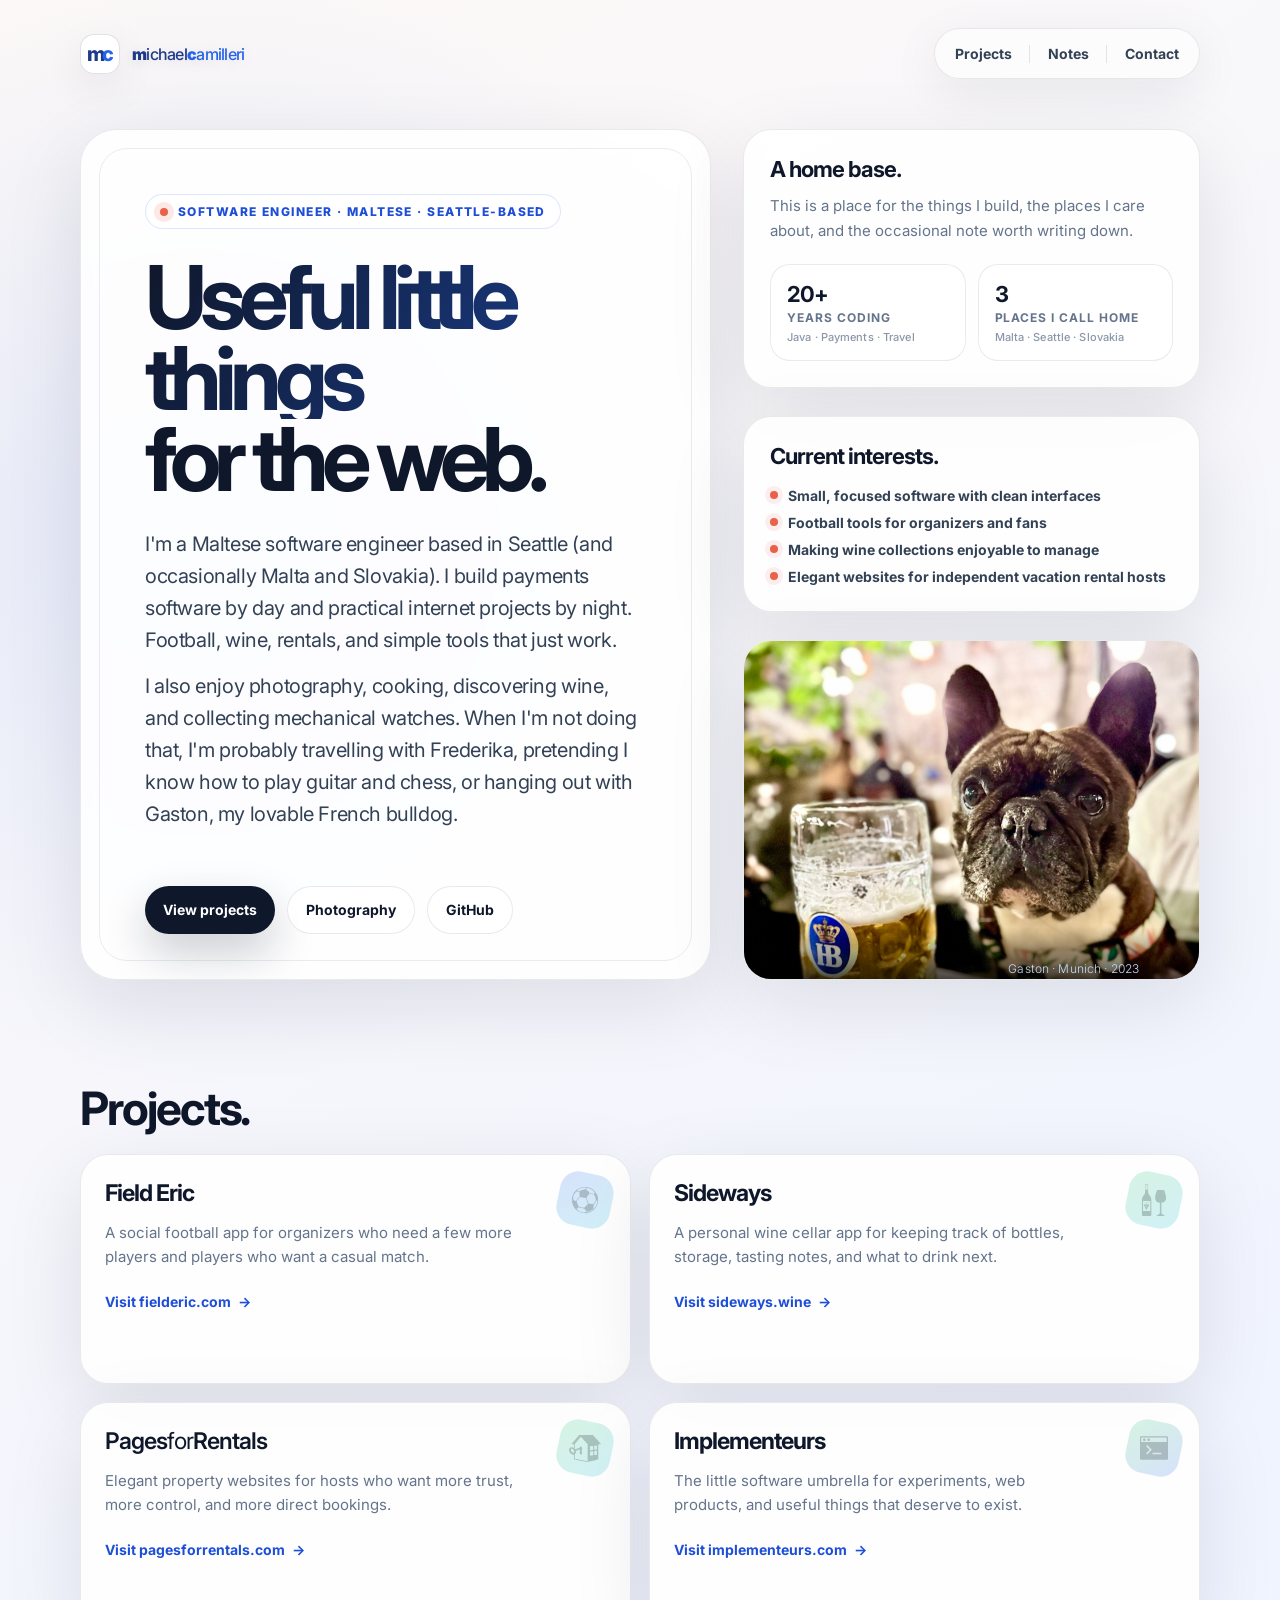
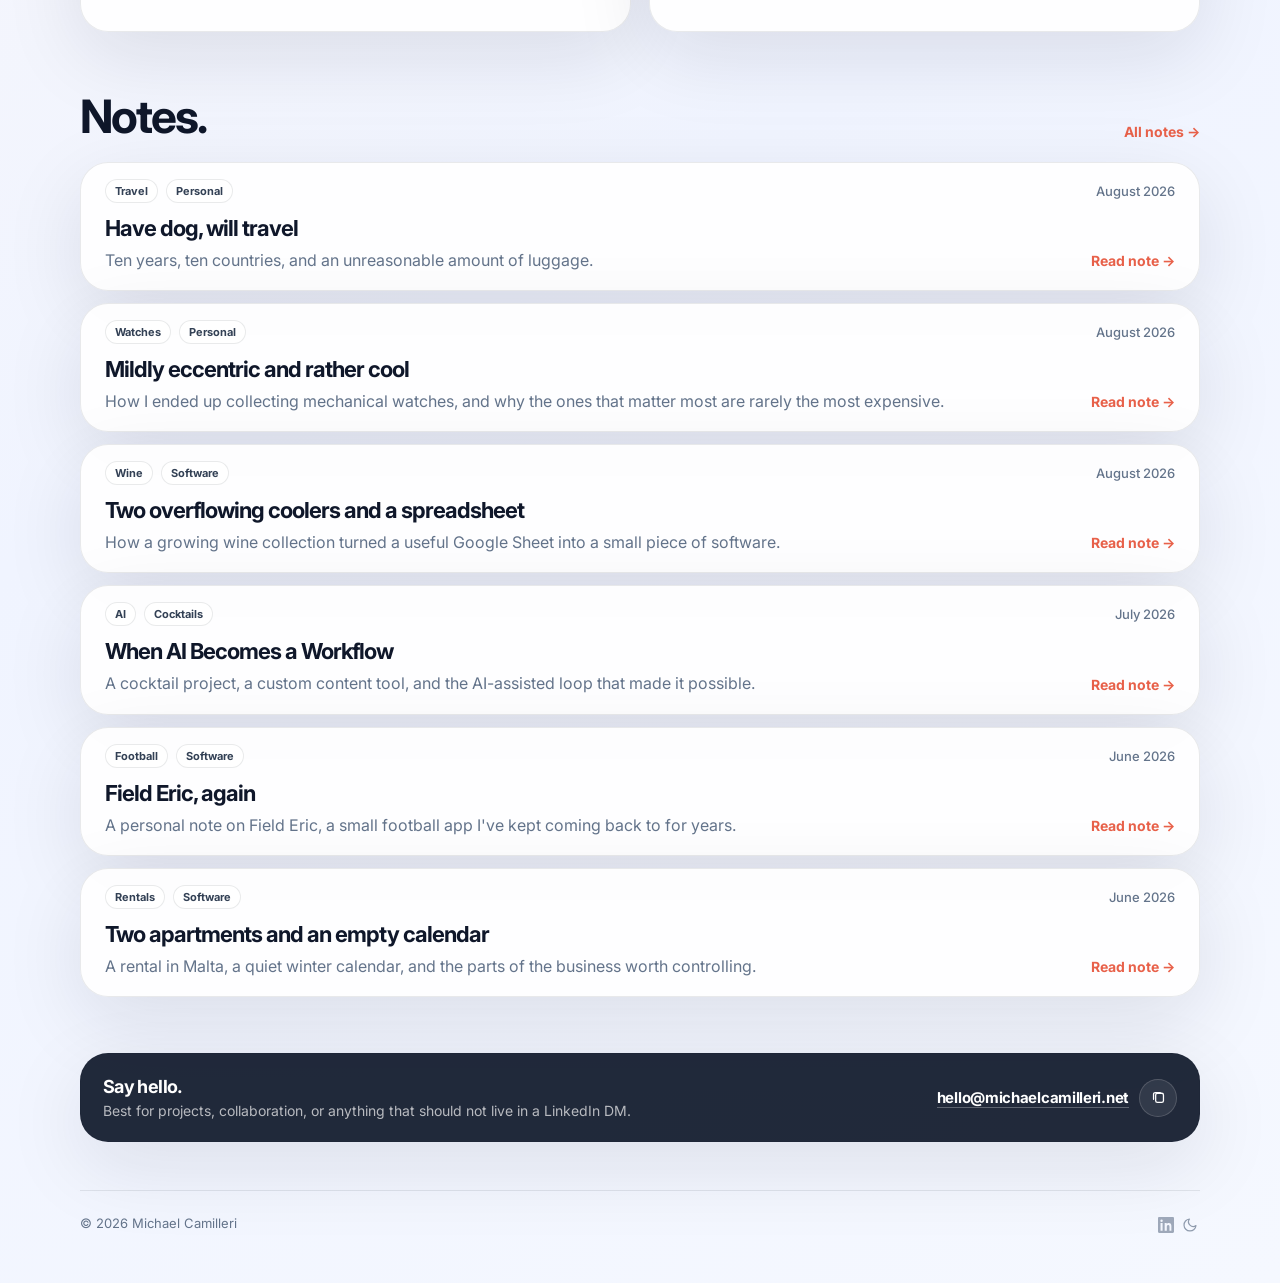
==== commit 67af0f7a: "Add notes archive and branded 404 page" ====
--- a/index.html
+++ b/index.html
@@ -131,6 +131,16 @@
         margin-top: 14px;
       }
     }
+    .notes-index-link {
+      display: inline-block;
+      margin-bottom: 4px;
+      color: var(--coral);
+      font-size: 14px;
+      font-weight: 700;
+      white-space: nowrap;
+    }
+
+    .notes-index-link:hover { text-decoration: underline; }
   </style>
 </head>
 <body>
@@ -231,6 +241,7 @@
     <section id="notes" class="reveal delay-2" aria-labelledby="notes-title">
       <div class="section-title">
         <h2 id="notes-title">Notes.</h2>
+        <a class="notes-index-link" href="/notes/">All notes →</a>
       </div>
       <div class="notes-list">
         <a href="notes/have-dog-will-travel/" class="note-card reveal-item" style="--reveal-delay: 60ms">
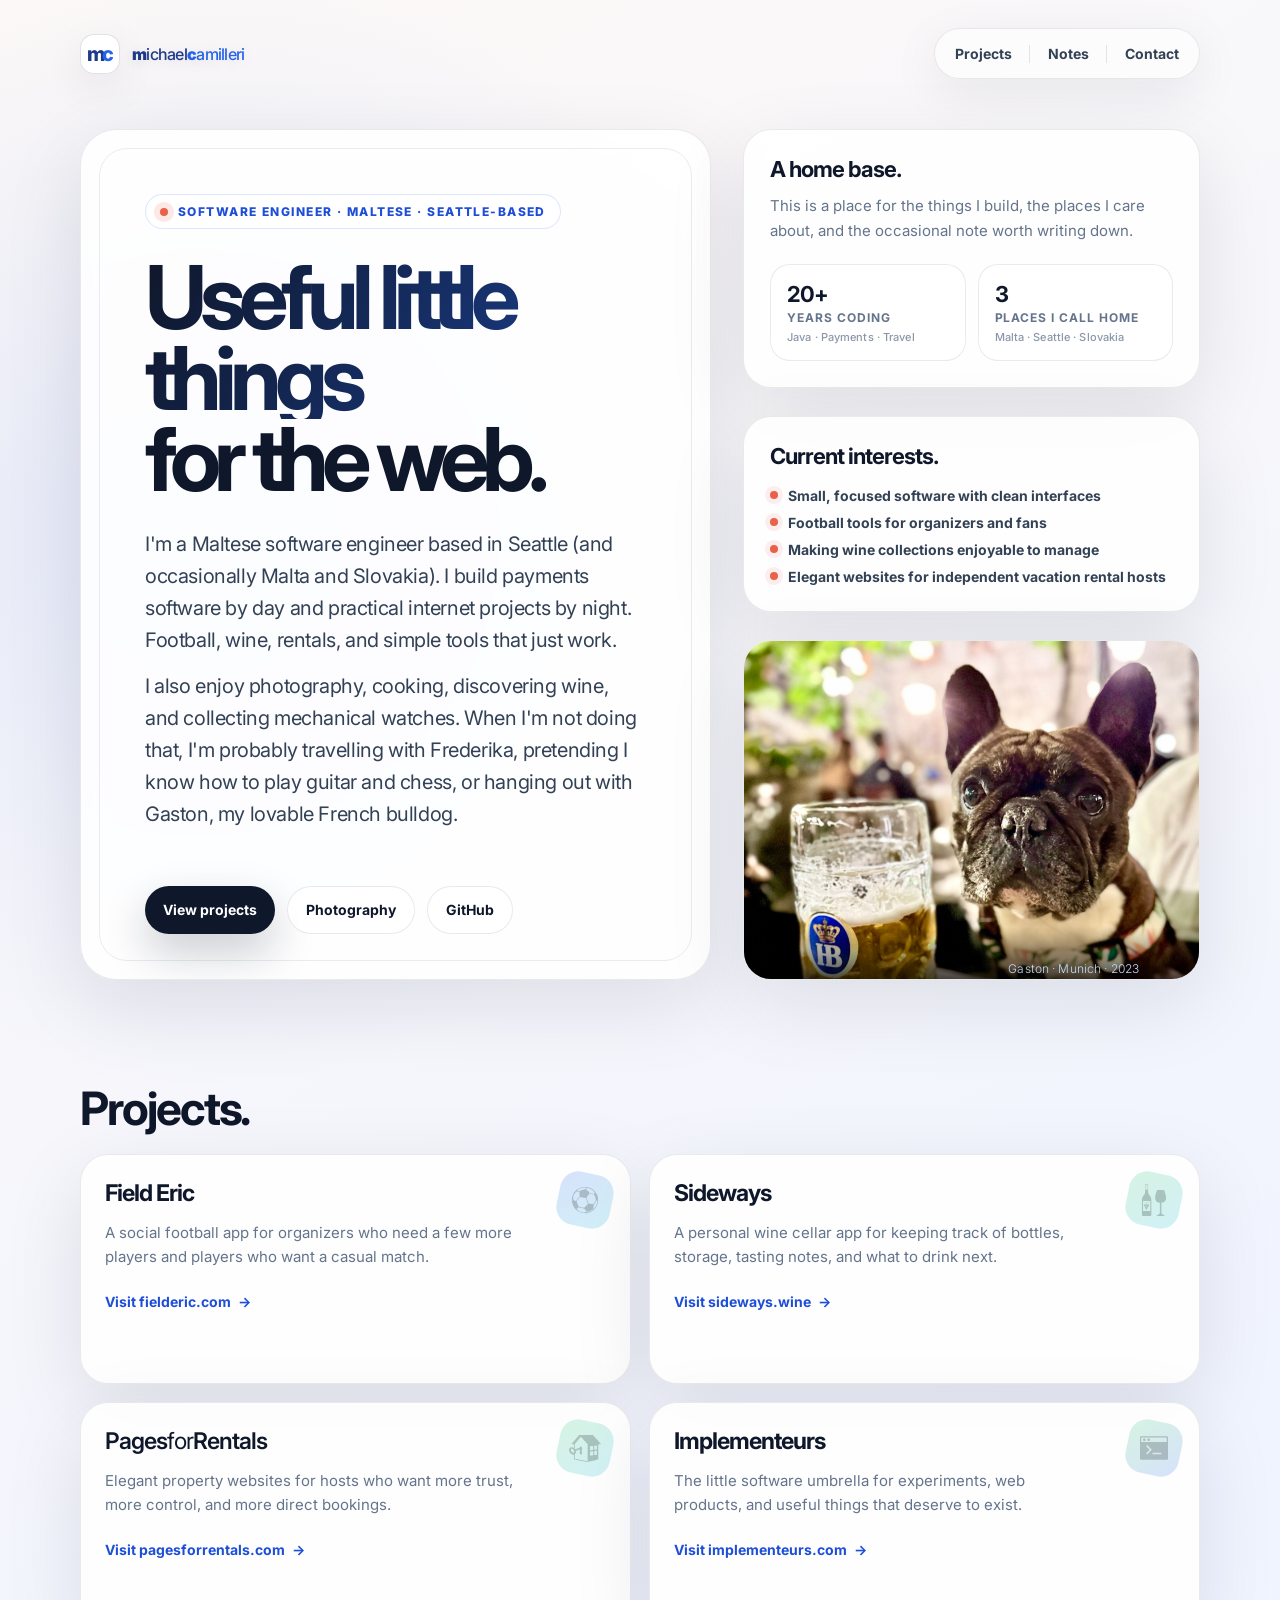
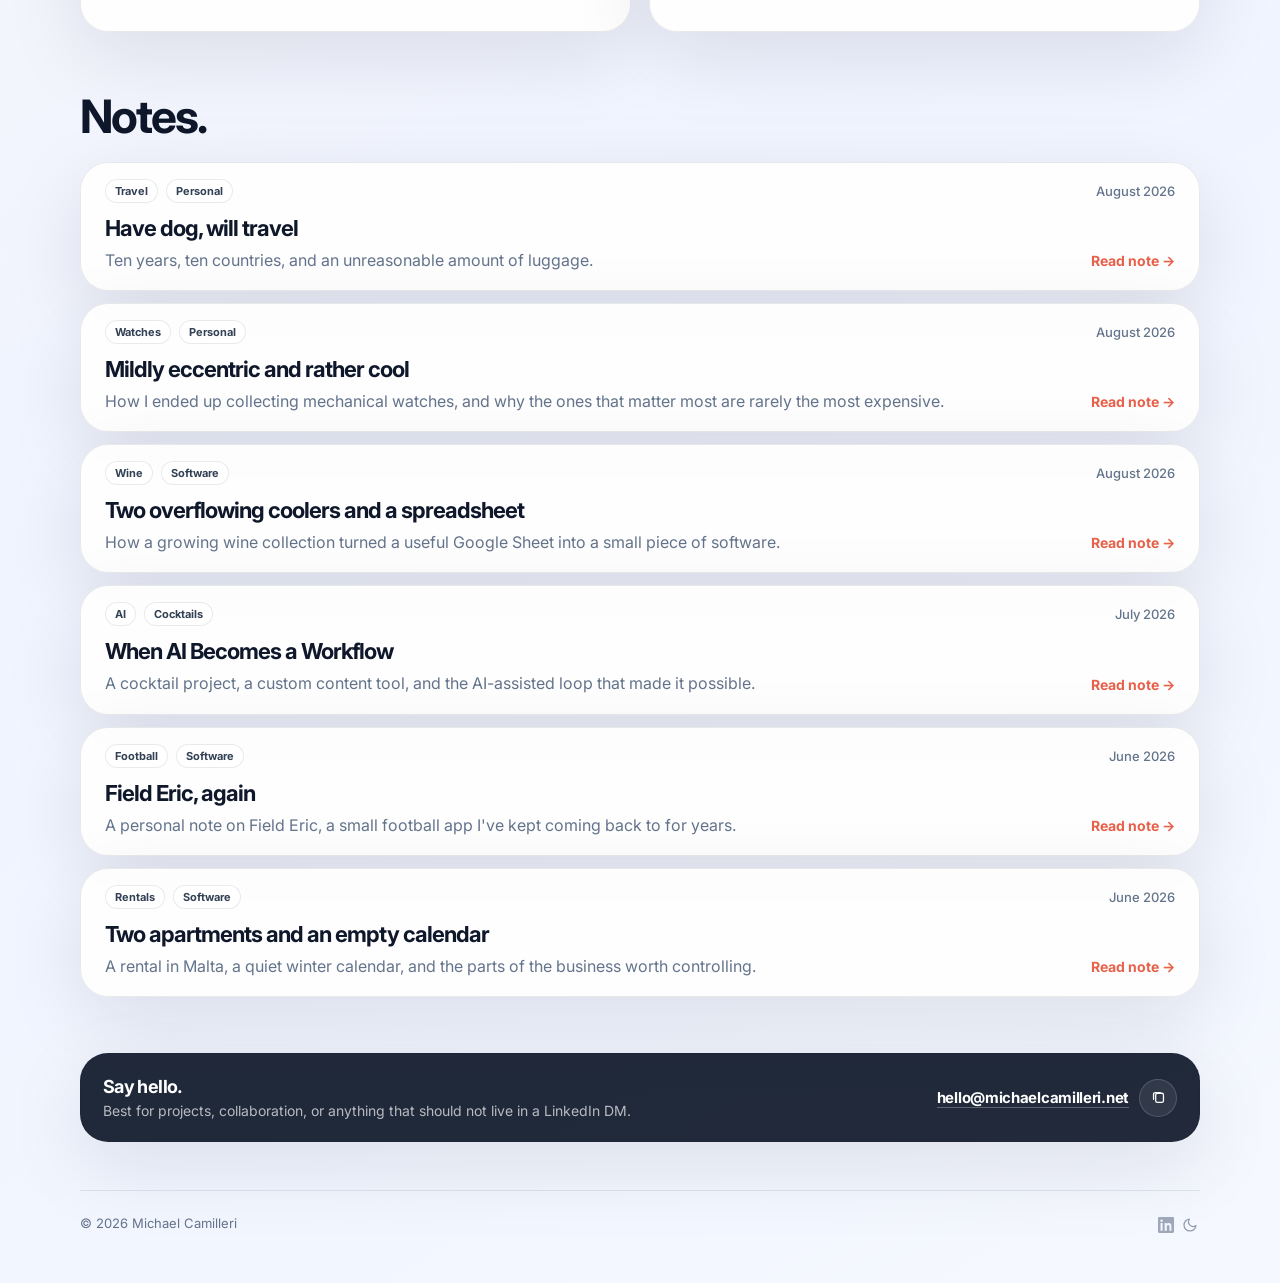
==== commit 43889132: "Add sequential note navigation and hide homepage archive link" ====
--- a/index.html
+++ b/index.html
@@ -130,18 +130,7 @@
         display: inline-flex;
         margin-top: 14px;
       }
-    }
-    .notes-index-link {
-      display: inline-block;
-      margin-bottom: 4px;
-      color: var(--coral);
-      font-size: 14px;
-      font-weight: 700;
-      white-space: nowrap;
-    }
-
-    .notes-index-link:hover { text-decoration: underline; }
-  </style>
+    }  </style>
 </head>
 <body>
   <main class="page">
@@ -241,7 +230,6 @@
     <section id="notes" class="reveal delay-2" aria-labelledby="notes-title">
       <div class="section-title">
         <h2 id="notes-title">Notes.</h2>
-        <a class="notes-index-link" href="/notes/">All notes →</a>
       </div>
       <div class="notes-list">
         <a href="notes/have-dog-will-travel/" class="note-card reveal-item" style="--reveal-delay: 60ms">
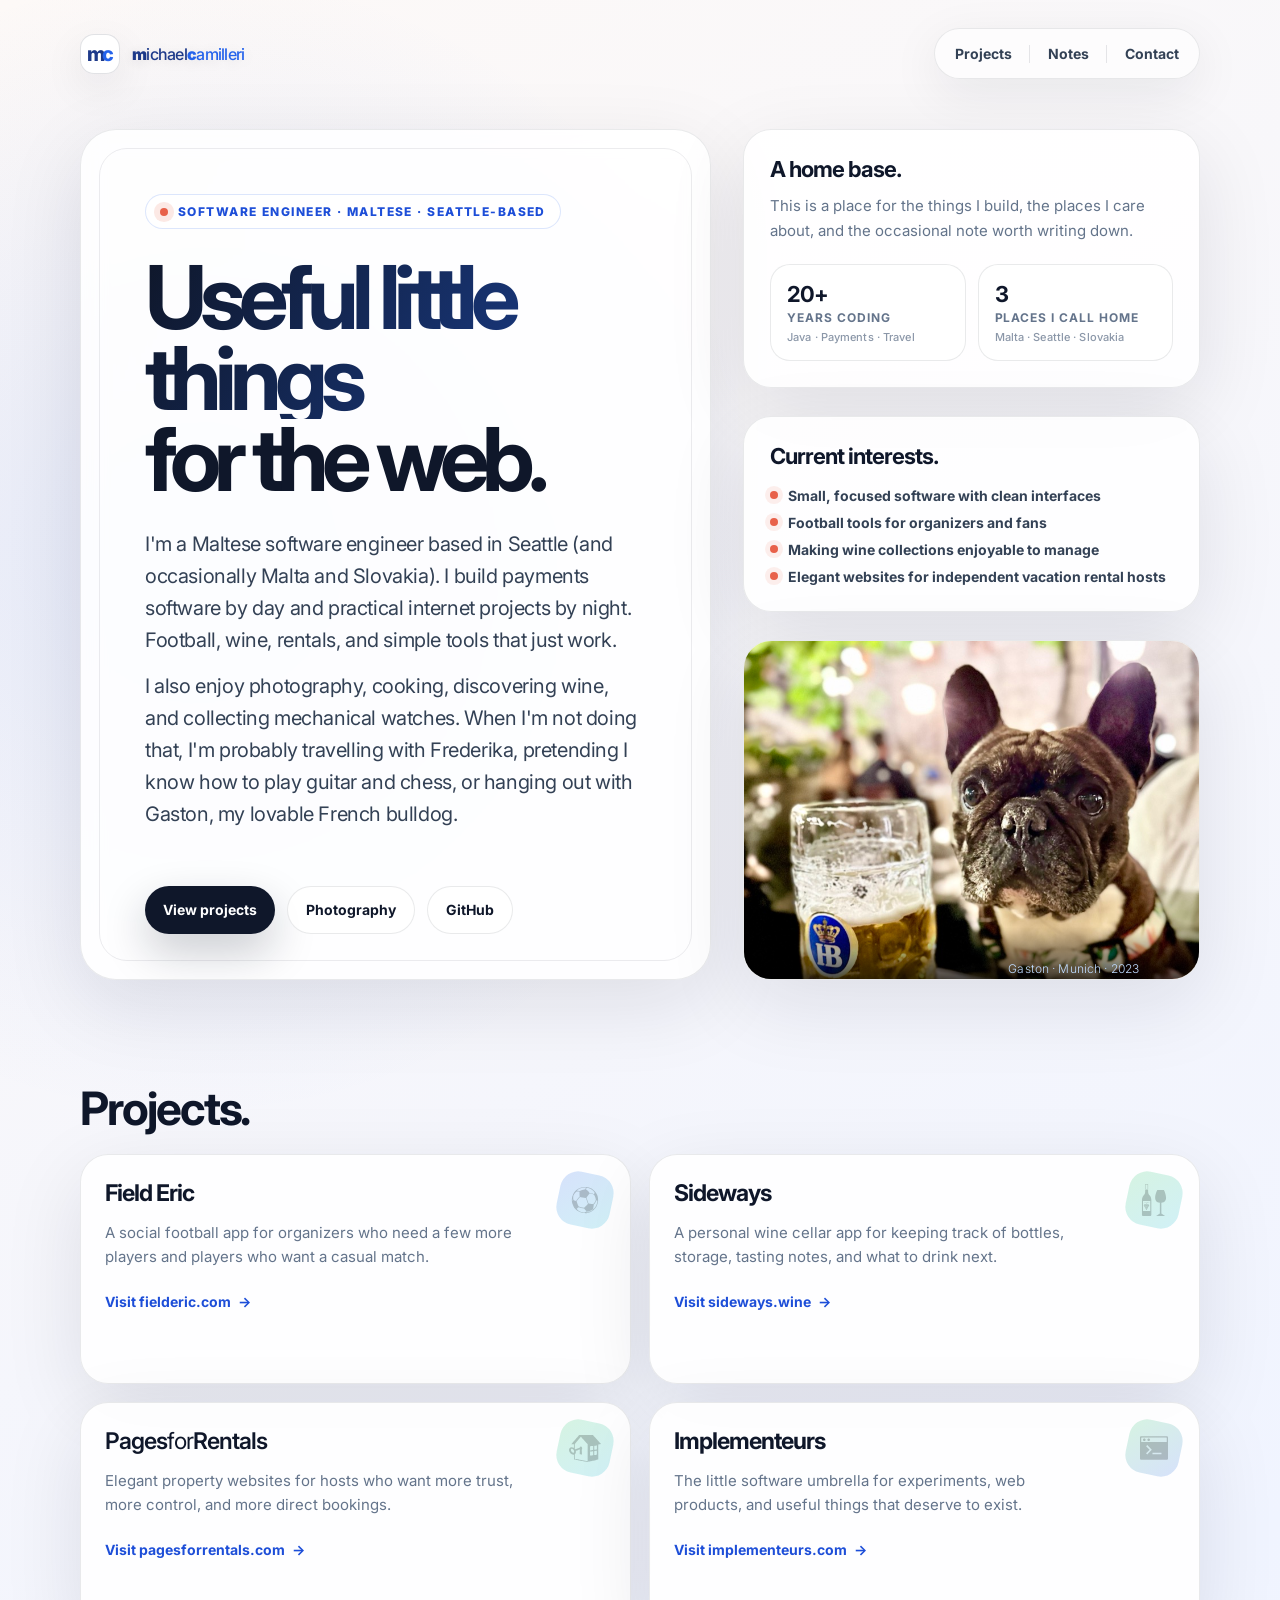
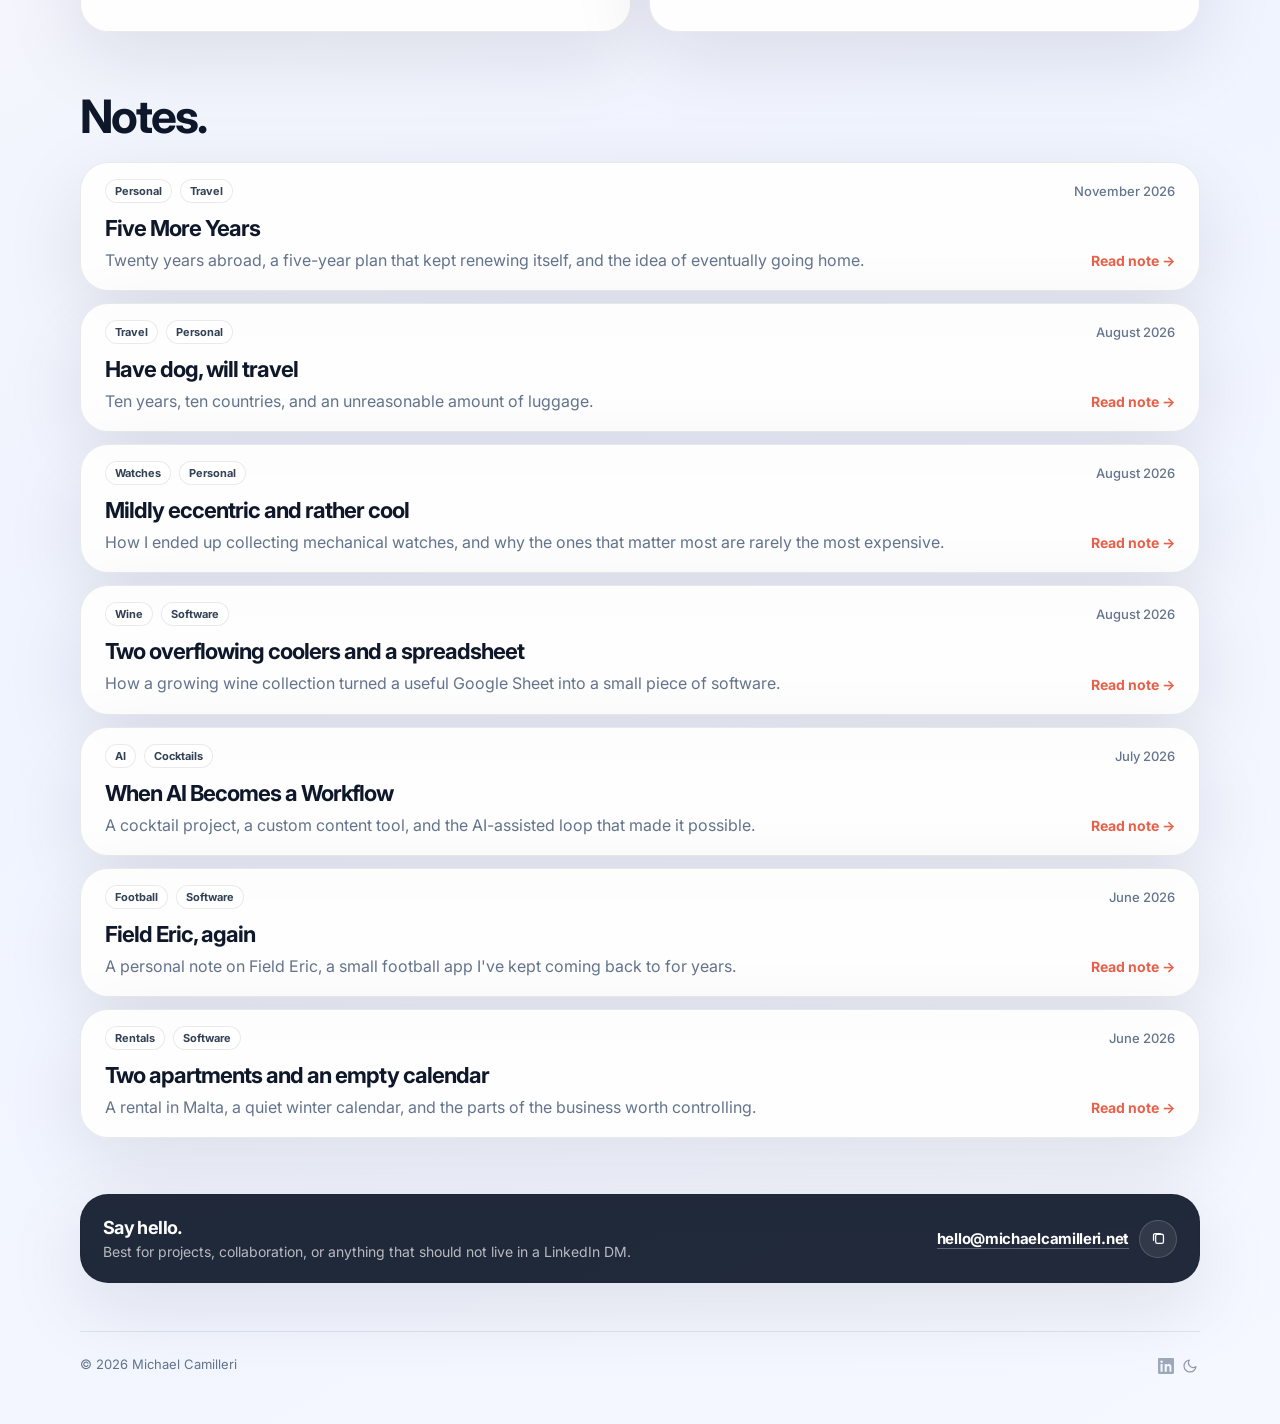
==== commit 30854602: "Add Five More Years link to homepage notes" ====
--- a/index.html
+++ b/index.html
@@ -232,6 +232,18 @@
         <h2 id="notes-title">Notes.</h2>
       </div>
       <div class="notes-list">
+        <a href="notes/five-more-years/" class="note-card reveal-item" style="--reveal-delay: 30ms">
+          <div class="note-card-top">
+            <span style="display:flex;gap:8px;flex-wrap:wrap;">
+              <span class="tag">Personal</span>
+              <span class="tag">Travel</span>
+            </span>
+            <span class="note-date">November 2026</span>
+          </div>
+          <h3>Five More Years</h3>
+          <p>Twenty years abroad, a five-year plan that kept renewing itself, and the idea of eventually going home.</p>
+          <span class="note-read">Read note →</span>
+        </a>
         <a href="notes/have-dog-will-travel/" class="note-card reveal-item" style="--reveal-delay: 60ms">
           <div class="note-card-top">
             <span style="display:flex;gap:8px;flex-wrap:wrap;">
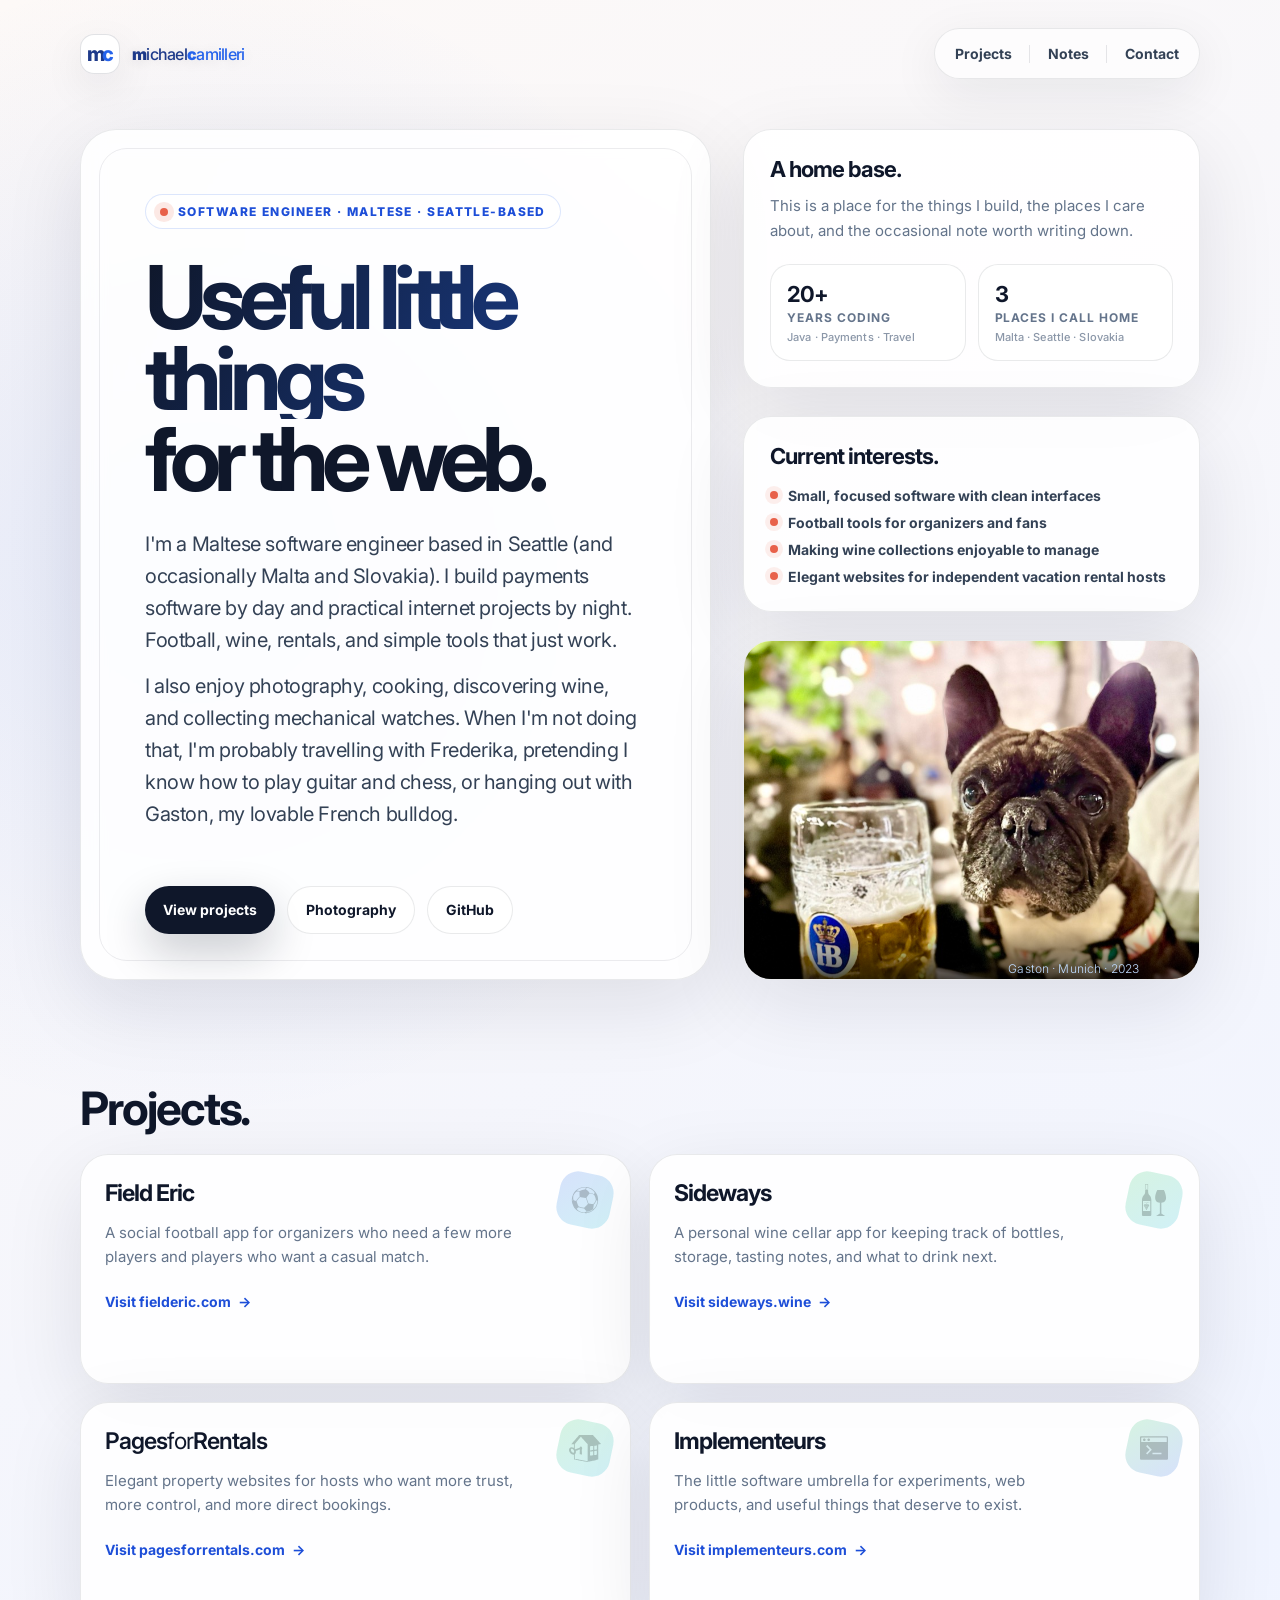
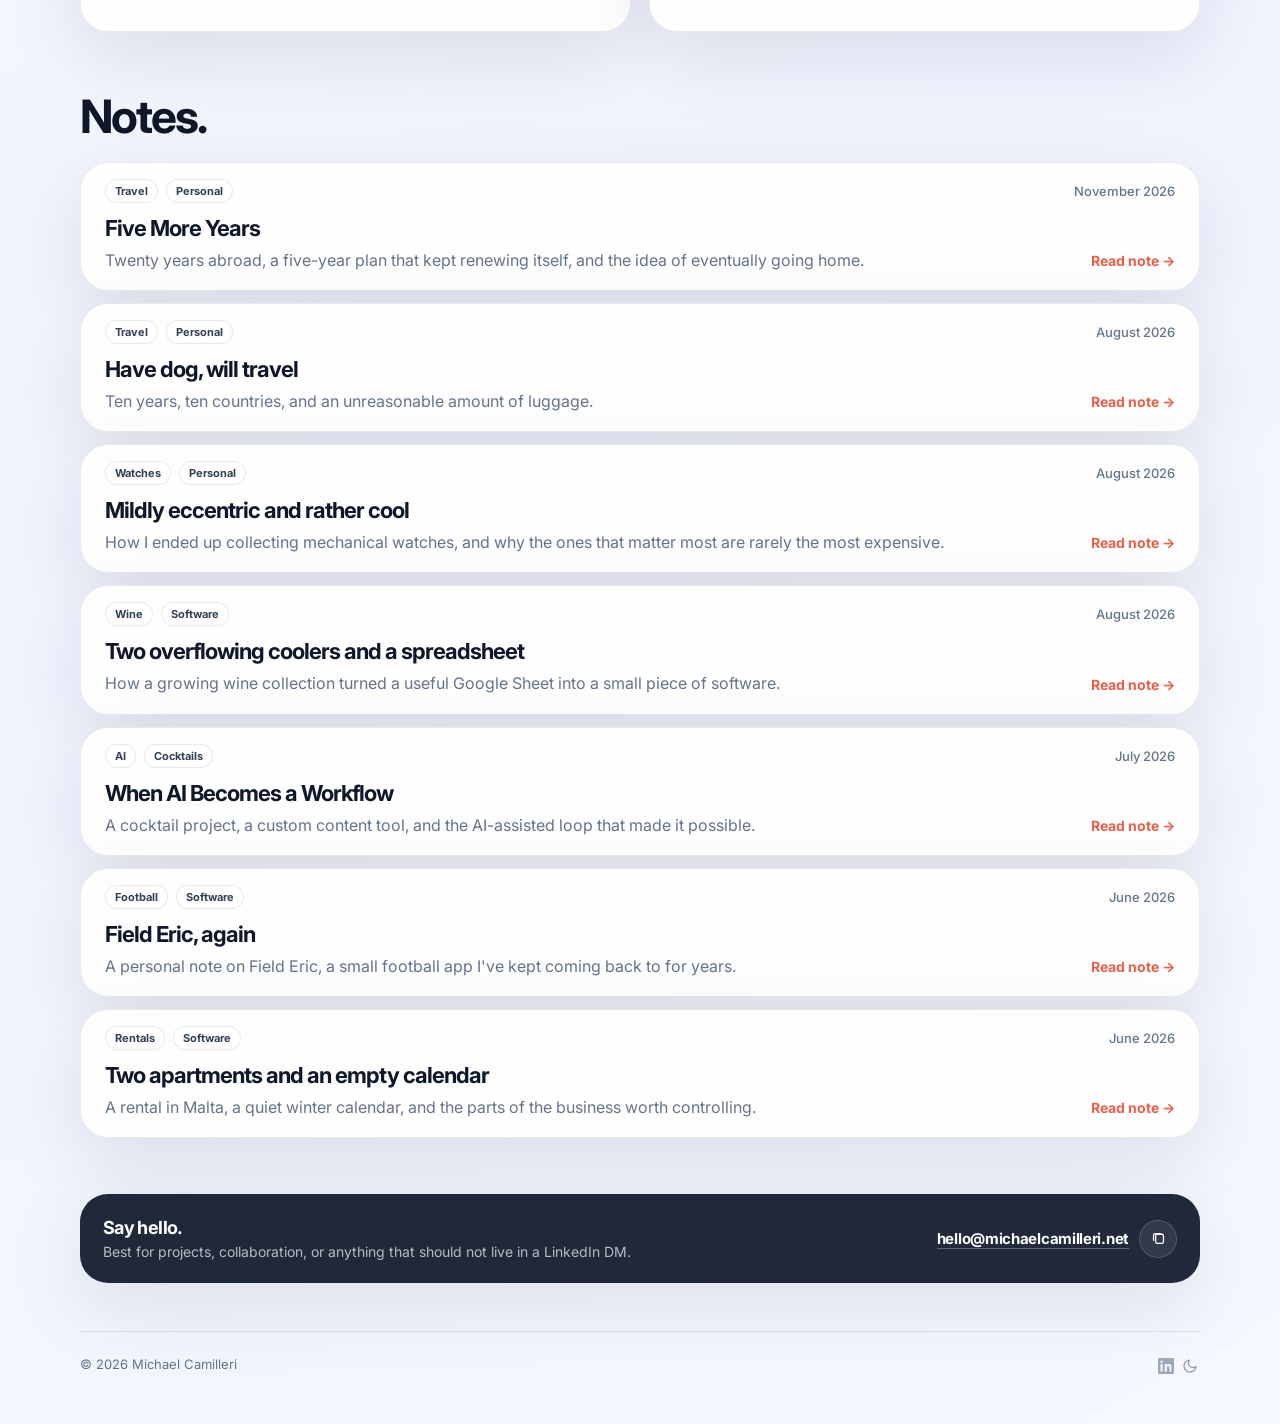
==== commit 9bb55b0d: "Keep Personal category last for Five More Years" ====
--- a/index.html
+++ b/index.html
@@ -235,8 +235,8 @@
         <a href="notes/five-more-years/" class="note-card reveal-item" style="--reveal-delay: 30ms">
           <div class="note-card-top">
             <span style="display:flex;gap:8px;flex-wrap:wrap;">
+              <span class="tag">Travel</span>
               <span class="tag">Personal</span>
-              <span class="tag">Travel</span>
             </span>
             <span class="note-date">November 2026</span>
           </div>
